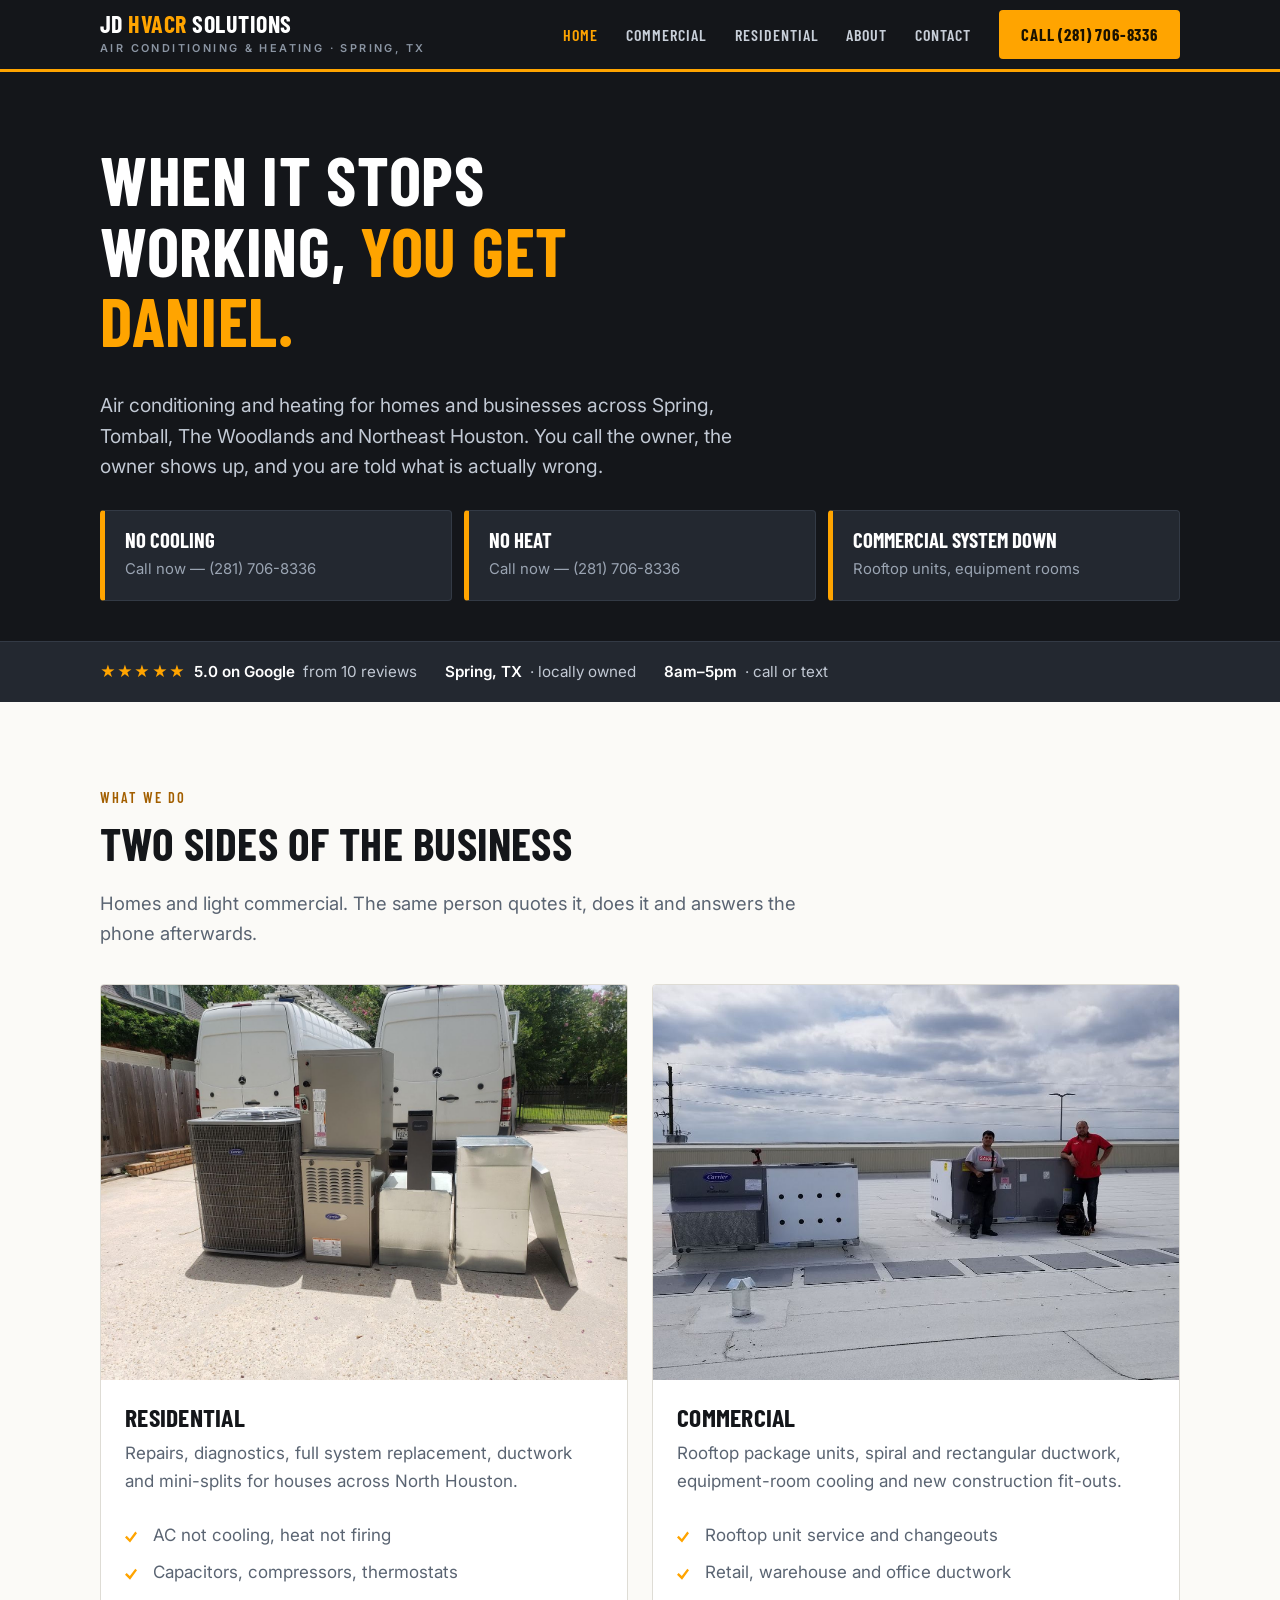
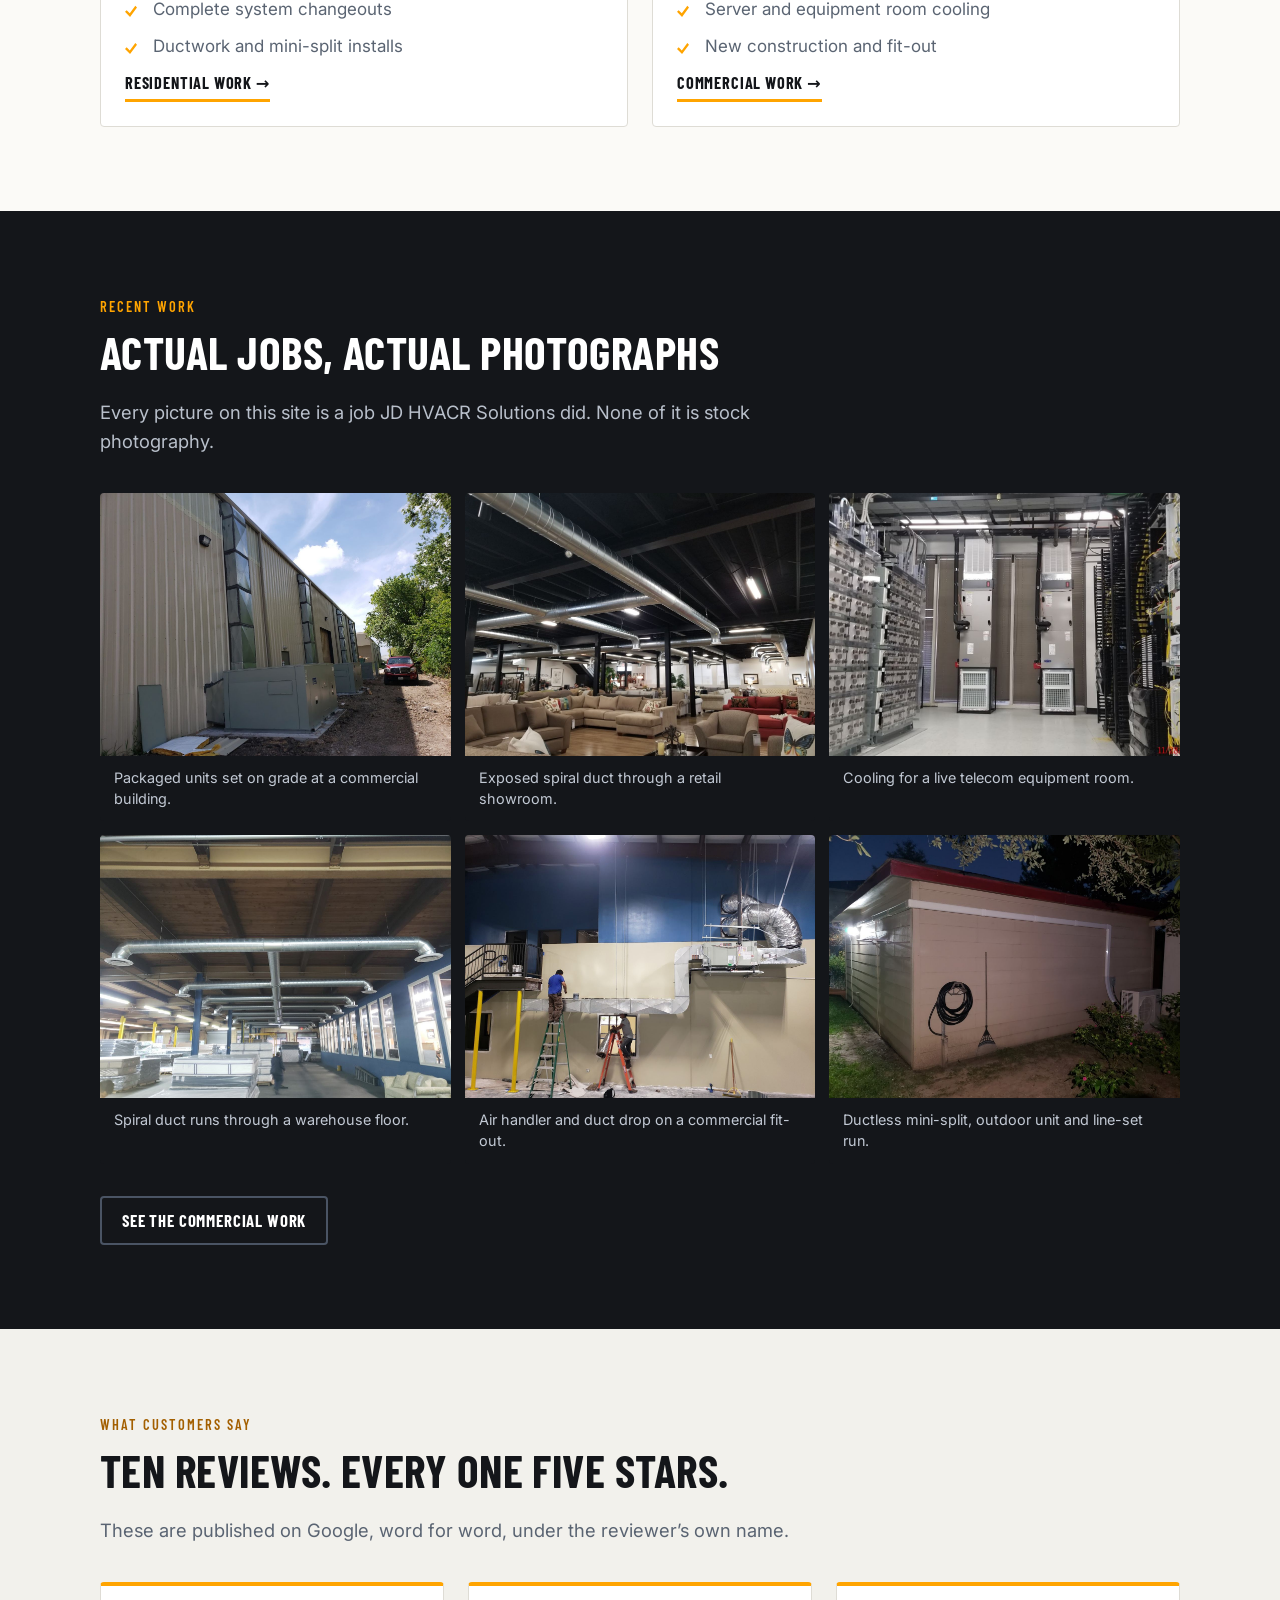
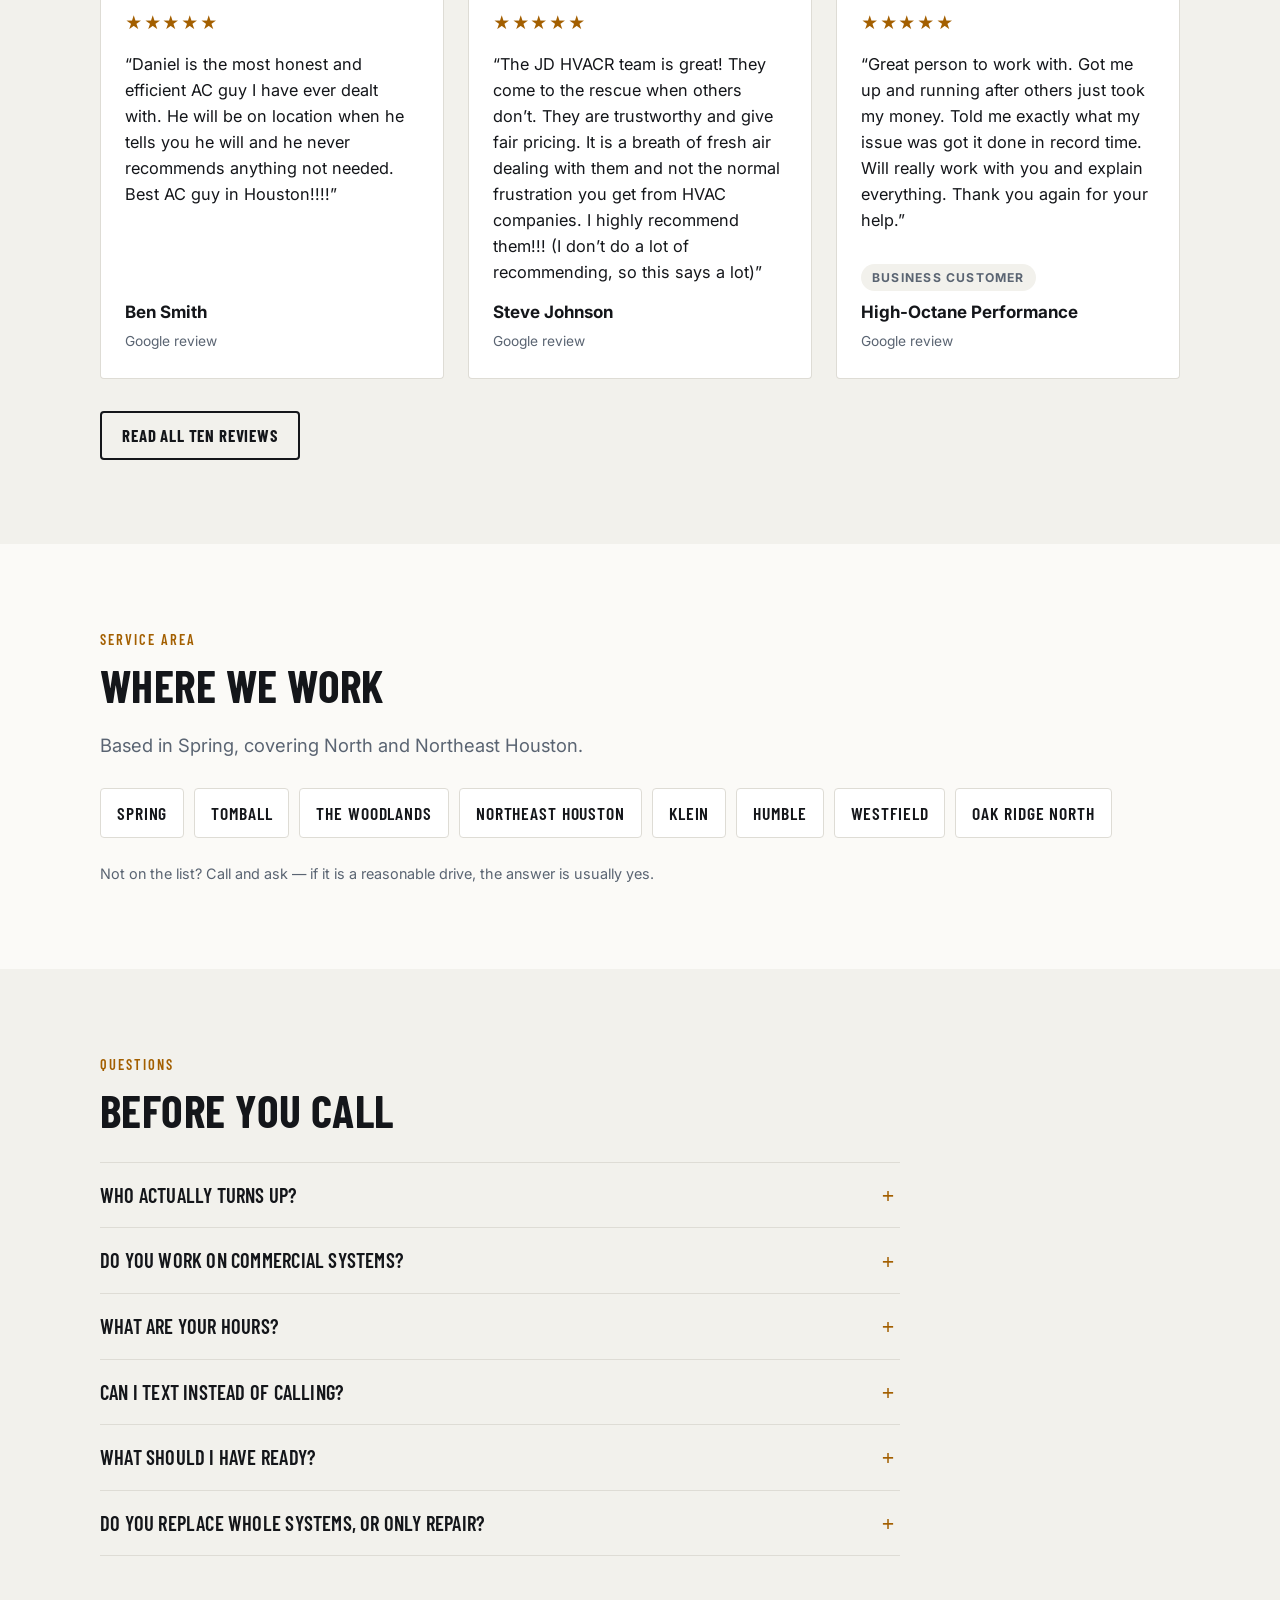
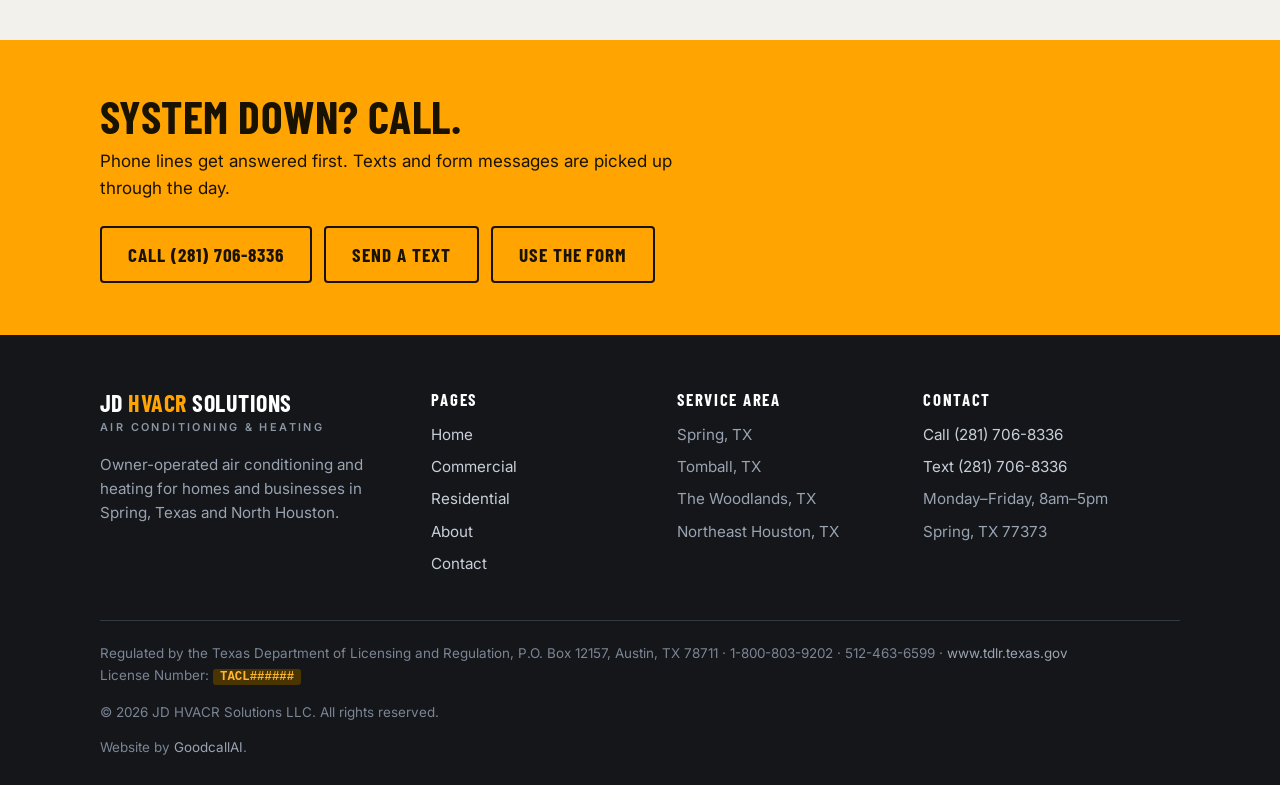
==== index.html @ c4c6748e "Add JD HVACR Solutions site: design system, home, commercial, residential Static HTML and CSS. No fr" ====
<!DOCTYPE html>
<html lang="en-US">
<head>
<meta charset="utf-8">
<meta name="viewport" content="width=device-width, initial-scale=1">
<title>JD HVACR Solutions | AC &amp; Heating Repair in Spring, TX</title>
<meta name="description" content="Air conditioning and heating repair, replacement and installation in Spring, Tomball, The Woodlands and Northeast Houston. Residential and commercial. Call or text (281) 706-8336.">
<link rel="canonical" href="https://www.jdhvacrsolutions.com/">
<link rel="preconnect" href="https://fonts.googleapis.com">
<link rel="preconnect" href="https://fonts.gstatic.com" crossorigin>
<link href="https://fonts.googleapis.com/css2?family=Barlow+Condensed:wght@600;700&family=Inter:wght@400;600;700&display=swap" rel="stylesheet">
<link rel="stylesheet" href="assets/css/site.css">
<link rel="icon" href="assets/img/favicon.svg" type="image/svg+xml">
<script type="application/ld+json">
{
  "@context": "https://schema.org",
  "@type": "HVACBusiness",
  "name": "JD HVACR Solutions",
  "legalName": "JD HVACR Solutions LLC",
  "url": "https://www.jdhvacrsolutions.com/",
  "telephone": "+1-281-706-8336",
  "image": "https://www.jdhvacrsolutions.com/assets/img/commercial-rooftop-units.jpg",
  "address": {
    "@type": "PostalAddress",
    "addressLocality": "Spring",
    "addressRegion": "TX",
    "postalCode": "77373",
    "addressCountry": "US"
  },
  "geo": { "@type": "GeoCoordinates", "latitude": 30.0487239, "longitude": -95.3451249 },
  "openingHoursSpecification": [{
    "@type": "OpeningHoursSpecification",
    "dayOfWeek": ["Monday","Tuesday","Wednesday","Thursday","Friday"],
    "opens": "08:00", "closes": "17:00"
  }],
  "areaServed": [
    { "@type": "City", "name": "Spring, TX" },
    { "@type": "City", "name": "Tomball, TX" },
    { "@type": "City", "name": "The Woodlands, TX" },
    { "@type": "City", "name": "Northeast Houston, TX" }
  ],
  "aggregateRating": {
    "@type": "AggregateRating",
    "ratingValue": "5.0",
    "reviewCount": "10",
    "bestRating": "5"
  }
}
</script>
</head>
<body>
<a class="skip" href="#main">Skip to content</a>

<header class="topbar">
  <div class="wrap topbar__inner">
    <a class="brand" href="index.html">
      <div class="brand__name">JD <span>HVACR</span> Solutions</div>
      <div class="brand__sub">Air Conditioning &amp; Heating &middot; Spring, TX</div>
    </a>
    <nav class="nav" aria-label="Main">
      <a href="index.html" aria-current="page">Home</a>
      <a href="commercial.html">Commercial</a>
      <a href="residential.html">Residential</a>
      <a href="about.html">About</a>
      <a href="contact.html">Contact</a>
    </nav>
    <div class="topbar__cta">
      <a class="btn btn--amber" href="tel:+12817068336">Call (281) 706-8336</a>
    </div>
  </div>
</header>

<main id="main">

  <section class="hero">
    <div class="wrap">
      <h1>When it stops working, <em>you get Daniel.</em></h1>
      <p class="hero__lede">Air conditioning and heating for homes and businesses across Spring, Tomball, The Woodlands and Northeast Houston. You call the owner, the owner shows up, and you are told what is actually wrong.</p>

      <div class="triage">
        <a href="tel:+12817068336">
          <strong>No cooling</strong>
          <span>Call now &mdash; (281) 706-8336</span>
        </a>
        <a href="tel:+12817068336">
          <strong>No heat</strong>
          <span>Call now &mdash; (281) 706-8336</span>
        </a>
        <a href="commercial.html">
          <strong>Commercial system down</strong>
          <span>Rooftop units, equipment rooms</span>
        </a>
      </div>
    </div>

    <div class="hero__strip">
      <div class="wrap">
        <ul class="facts">
          <li><span class="stars" aria-hidden="true">&#9733;&#9733;&#9733;&#9733;&#9733;</span> <strong>5.0 on Google</strong> from 10 reviews</li>
          <li><strong>Spring, TX</strong> &middot; locally owned</li>
          <li><strong>8am&ndash;5pm</strong> &middot; call or text</li>
        </ul>
      </div>
    </div>
  </section>

  <section class="section">
    <div class="wrap">
      <p class="eyebrow">What we do</p>
      <h2>Two sides of the business</h2>
      <p class="lede">Homes and light commercial. The same person quotes it, does it and answers the phone afterwards.</p>

      <div class="grid grid--2" style="margin-top:36px">
        <article class="card">
          <img src="assets/img/residential-system-changeout.jpg" alt="A complete Carrier air conditioning and heating system laid out on a driveway before installation" width="1400" height="1050" loading="lazy">
          <div class="card__body">
            <h3>Residential</h3>
            <p>Repairs, diagnostics, full system replacement, ductwork and mini-splits for houses across North Houston.</p>
            <ul class="ticks">
              <li>AC not cooling, heat not firing</li>
              <li>Capacitors, compressors, thermostats</li>
              <li>Complete system changeouts</li>
              <li>Ductwork and mini-split installs</li>
            </ul>
            <a class="card__link" href="residential.html">Residential work &rarr;</a>
          </div>
        </article>

        <article class="card">
          <img src="assets/img/commercial-rooftop-units.jpg" alt="Two technicians beside Carrier rooftop package units on a flat commercial roof" width="1400" height="788" loading="lazy">
          <div class="card__body">
            <h3>Commercial</h3>
            <p>Rooftop package units, spiral and rectangular ductwork, equipment-room cooling and new construction fit-outs.</p>
            <ul class="ticks">
              <li>Rooftop unit service and changeouts</li>
              <li>Retail, warehouse and office ductwork</li>
              <li>Server and equipment room cooling</li>
              <li>New construction and fit-out</li>
            </ul>
            <a class="card__link" href="commercial.html">Commercial work &rarr;</a>
          </div>
        </article>
      </div>
    </div>
  </section>

  <section class="section section--dark">
    <div class="wrap">
      <p class="eyebrow">Recent work</p>
      <h2>Actual jobs, actual photographs</h2>
      <p class="lede">Every picture on this site is a job JD HVACR Solutions did. None of it is stock photography.</p>

      <div class="gallery" style="margin-top:36px">
        <figure class="shot">
          <img src="assets/img/commercial-package-units.jpg" alt="A row of packaged rooftop-style air conditioning units installed at ground level alongside a metal commercial building" width="1400" height="1050" loading="lazy">
          <figcaption>Packaged units set on grade at a commercial building.</figcaption>
        </figure>
        <figure class="shot">
          <img src="assets/img/commercial-spiral-duct-showroom.jpg" alt="Exposed spiral ductwork running across the ceiling of a furniture showroom" width="1400" height="1050" loading="lazy">
          <figcaption>Exposed spiral duct through a retail showroom.</figcaption>
        </figure>
        <figure class="shot">
          <img src="assets/img/commercial-equipment-room.jpg" alt="Two air handlers installed in a telecom equipment room between battery racks and fiber patch panels" width="1400" height="788" loading="lazy">
          <figcaption>Cooling for a live telecom equipment room.</figcaption>
        </figure>
        <figure class="shot">
          <img src="assets/img/commercial-warehouse-ductwork.jpg" alt="Long runs of spiral ductwork installed beneath the timber ceiling of a warehouse" width="1400" height="1050" loading="lazy">
          <figcaption>Spiral duct runs through a warehouse floor.</figcaption>
        </figure>
        <figure class="shot">
          <img src="assets/img/commercial-fitout-ductwork.jpg" alt="Technicians on ladders installing a ceiling-hung air handler and rectangular duct in a commercial fit-out" width="1400" height="1050" loading="lazy">
          <figcaption>Air handler and duct drop on a commercial fit-out.</figcaption>
        </figure>
        <figure class="shot">
          <img src="assets/img/residential-mini-split.jpg" alt="Ductless mini-split outdoor unit mounted beside a garage with a white line-set cover" width="1400" height="1050" loading="lazy">
          <figcaption>Ductless mini-split, outdoor unit and line-set run.</figcaption>
        </figure>
      </div>

      <p style="margin-top:32px">
        <a class="btn btn--ghost" href="commercial.html">See the commercial work</a>
      </p>
    </div>
  </section>

  <section class="section section--alt">
    <div class="wrap">
      <p class="eyebrow">What customers say</p>
      <h2>Ten reviews. Every one five stars.</h2>
      <p class="lede">These are published on Google, word for word, under the reviewer&rsquo;s own name.</p>

      <div class="reviews" style="margin-top:36px">
        <article class="review">
          <div class="review__stars" aria-label="5 out of 5 stars">&#9733;&#9733;&#9733;&#9733;&#9733;</div>
          <blockquote>&ldquo;Daniel is the most honest and efficient AC guy I have ever dealt with. He will be on location when he tells you he will and he never recommends anything not needed. Best AC guy in Houston!!!!&rdquo;</blockquote>
          <div class="review__who">
            <span class="review__name">Ben Smith</span>
            <span class="review__meta">Google review</span>
          </div>
        </article>

        <article class="review">
          <div class="review__stars" aria-label="5 out of 5 stars">&#9733;&#9733;&#9733;&#9733;&#9733;</div>
          <blockquote>&ldquo;The JD HVACR team is great! They come to the rescue when others don&rsquo;t. They are trustworthy and give fair pricing. It is a breath of fresh air dealing with them and not the normal frustration you get from HVAC companies. I highly recommend them!!! (I don&rsquo;t do a lot of recommending, so this says a lot)&rdquo;</blockquote>
          <div class="review__who">
            <span class="review__name">Steve Johnson</span>
            <span class="review__meta">Google review</span>
          </div>
        </article>

        <article class="review">
          <div class="review__stars" aria-label="5 out of 5 stars">&#9733;&#9733;&#9733;&#9733;&#9733;</div>
          <blockquote>&ldquo;Great person to work with. Got me up and running after others just took my money. Told me exactly what my issue was got it done in record time. Will really work with you and explain everything. Thank you again for your help.&rdquo;</blockquote>
          <div class="review__who">
            <span class="review__job">Business customer</span>
            <span class="review__name" style="margin-top:8px">High-Octane Performance</span>
            <span class="review__meta">Google review</span>
          </div>
        </article>
      </div>

      <p style="margin-top:32px">
        <a class="btn btn--outline" href="about.html">Read all ten reviews</a>
      </p>
    </div>
  </section>

  <section class="section">
    <div class="wrap">
      <p class="eyebrow">Service area</p>
      <h2>Where we work</h2>
      <p class="lede">Based in Spring, covering North and Northeast Houston.</p>
      <ul class="areas" style="margin-top:28px">
        <li>Spring</li>
        <li>Tomball</li>
        <li>The Woodlands</li>
        <li>Northeast Houston</li>
        <li>Klein</li>
        <li>Humble</li>
        <li>Westfield</li>
        <li>Oak Ridge North</li>
      </ul>
      <p class="source-note">Not on the list? Call and ask &mdash; if it is a reasonable drive, the answer is usually yes.</p>
    </div>
  </section>

  <section class="section section--alt">
    <div class="wrap">
      <p class="eyebrow">Questions</p>
      <h2>Before you call</h2>
      <div class="faq" style="margin-top:28px">
        <details>
          <summary>Who actually turns up?</summary>
          <div class="answer"><p>Daniel. JD HVACR Solutions is owner-operated, so the person who quotes the job is the person who does it. There is no call center and no dispatcher between you and the work.</p></div>
        </details>
        <details>
          <summary>Do you work on commercial systems?</summary>
          <div class="answer"><p>Yes. Rooftop package units, spiral and rectangular ductwork, new construction fit-outs and equipment-room cooling, alongside the residential side. <a href="commercial.html">See the commercial work</a>.</p></div>
        </details>
        <details>
          <summary>What are your hours?</summary>
          <div class="answer"><p>8am to 5pm. Outside those hours, extreme temperatures come first &mdash; no heat in winter, no cooling in summer. Call and say what the situation is.</p></div>
        </details>
        <details>
          <summary>Can I text instead of calling?</summary>
          <div class="answer"><p>Yes. <a href="sms:+12817068336">Text (281) 706-8336</a> with your address and what the system is doing. If it is an emergency, phone &mdash; it gets seen faster.</p></div>
        </details>
        <details>
          <summary>What should I have ready?</summary>
          <div class="answer"><p>Your address, what the system is doing or not doing, and roughly how old it is. If you know the brand, say so. That is usually enough to know what to bring.</p></div>
        </details>
        <details>
          <summary>Do you replace whole systems, or only repair?</summary>
          <div class="answer"><p>Both. Repairs, part replacements and complete changeouts &mdash; condenser, air handler, furnace, plenums and thermostat. If a repair will get you through, that is what gets recommended.</p></div>
        </details>
      </div>
    </div>
  </section>

  <section class="band">
    <div class="wrap">
      <h2>System down? Call.</h2>
      <p>Phone lines get answered first. Texts and form messages are picked up through the day.</p>
      <div class="band__actions">
        <a class="btn btn--lg btn--outline" href="tel:+12817068336">Call (281) 706-8336</a>
        <a class="btn btn--lg btn--outline" href="sms:+12817068336">Send a text</a>
        <a class="btn btn--lg btn--outline" href="contact.html">Use the form</a>
      </div>
    </div>
  </section>

</main>

<!--#footer-->
<footer class="footer">
  <div class="wrap">
    <div class="footer__grid">
      <div>
        <div class="brand__name">JD <span>HVACR</span> Solutions</div>
        <div class="brand__sub" style="margin-bottom:16px">Air Conditioning &amp; Heating</div>
        <p>Owner-operated air conditioning and heating for homes and businesses in Spring, Texas and North Houston.</p>
      </div>
      <div>
        <h4>Pages</h4>
        <ul>
          <li><a href="index.html">Home</a></li>
          <li><a href="commercial.html">Commercial</a></li>
          <li><a href="residential.html">Residential</a></li>
          <li><a href="about.html">About</a></li>
          <li><a href="contact.html">Contact</a></li>
        </ul>
      </div>
      <div>
        <h4>Service area</h4>
        <ul>
          <li>Spring, TX</li>
          <li>Tomball, TX</li>
          <li>The Woodlands, TX</li>
          <li>Northeast Houston, TX</li>
        </ul>
      </div>
      <div>
        <h4>Contact</h4>
        <ul>
          <li><a href="tel:+12817068336">Call (281) 706-8336</a></li>
          <li><a href="sms:+12817068336">Text (281) 706-8336</a></li>
          <li>Monday&ndash;Friday, 8am&ndash;5pm</li>
          <li>Spring, TX 77373</li>
        </ul>
      </div>
    </div>

    <div class="footer__legal">
      <p class="tdlr">
        Regulated by the Texas Department of Licensing and Regulation,
        P.O. Box 12157, Austin, TX 78711 &middot; 1-800-803-9202 &middot; 512-463-6599 &middot;
        <a href="https://www.tdlr.texas.gov" rel="noopener">www.tdlr.texas.gov</a><br>
        License Number: <span class="placeholder">TACL######</span>
      </p>
      <p>&copy; 2026 JD HVACR Solutions LLC. All rights reserved.</p>
      <p class="credit">Website by <a href="https://goodcallai.org" rel="noopener">GoodcallAI</a>.</p>
    </div>
  </div>
</footer>

<div class="callbar">
  <a class="is-call" href="tel:+12817068336">Call now</a>
  <a class="is-text" href="sms:+12817068336">Text us</a>
</div>

</body>
</html>
---- assets/css/site.css ----
/* ==========================================================================
   JD HVACR Solutions
   Static site. No framework, no build step, no JavaScript.
   Palette: deep charcoal + safety amber.
   ========================================================================== */

:root {
  --ink:        #14161a;
  --ink-soft:   #232830;
  --ink-line:   #333a45;
  --steel:      #5a6472;
  --line:       #dedcd5;
  --paper:      #fbfaf7;
  --paper-2:    #f2f1ec;
  --white:      #ffffff;

  --amber:      #ffa400;
  --amber-hi:   #ffb733;
  --amber-deep: #a35f00;   /* amber that passes contrast on light backgrounds */
  --amber-ink:  #1a1200;   /* text on amber */

  --wrap: 1120px;
  --gap: 24px;
  --radius: 4px;

  --font-display: "Barlow Condensed", "Arial Narrow", system-ui, sans-serif;
  --font-body: "Inter", system-ui, -apple-system, "Segoe UI", Roboto, sans-serif;

  --shadow: 0 1px 2px rgba(20, 22, 26, .06), 0 8px 24px rgba(20, 22, 26, .07);
}

/* ---------- reset ---------- */
*, *::before, *::after { box-sizing: border-box; }
html { -webkit-text-size-adjust: 100%; scroll-behavior: smooth; }
body {
  margin: 0;
  background: var(--paper);
  color: var(--ink);
  font-family: var(--font-body);
  font-size: 17px;
  line-height: 1.6;
  -webkit-font-smoothing: antialiased;
}
img { max-width: 100%; height: auto; display: block; }
a { color: var(--amber-deep); }
h1, h2, h3, h4 {
  font-family: var(--font-display);
  font-weight: 700;
  line-height: 1.04;
  letter-spacing: .01em;
  margin: 0 0 .5em;
  text-transform: uppercase;
}
h1 { font-size: clamp(2.5rem, 7vw, 4.25rem); }
h2 { font-size: clamp(1.9rem, 4.4vw, 2.85rem); }
h3 { font-size: clamp(1.25rem, 2.4vw, 1.6rem); }
p { margin: 0 0 1em; }
p:last-child { margin-bottom: 0; }

/* ---------- layout ---------- */
.wrap { width: 100%; max-width: var(--wrap); margin-inline: auto; padding-inline: 20px; }
.section { padding: 64px 0; }
.section--tight { padding: 44px 0; }
.section--dark { background: var(--ink); color: var(--paper); }
.section--dark h2, .section--dark h3 { color: var(--white); }
.section--alt { background: var(--paper-2); }
.lede { font-size: 1.15rem; color: var(--steel); max-width: 62ch; }
.section--dark .lede { color: #b9c0cb; }

.eyebrow {
  font-family: var(--font-display);
  text-transform: uppercase;
  letter-spacing: .14em;
  font-size: .9rem;
  font-weight: 600;
  color: var(--amber-deep);
  margin: 0 0 10px;
}
.section--dark .eyebrow { color: var(--amber); }

/* ---------- skip link ---------- */
.skip {
  position: absolute; left: -9999px; top: 0; z-index: 200;
  background: var(--amber); color: var(--amber-ink);
  padding: 12px 18px; font-weight: 700;
}
.skip:focus { left: 0; }

/* ---------- header ---------- */
.topbar {
  position: sticky; top: 0; z-index: 100;
  background: var(--ink);
  border-bottom: 3px solid var(--amber);
}
.topbar__inner {
  display: flex; align-items: center; gap: 16px;
  min-height: 68px; flex-wrap: wrap; padding-block: 10px;
}
.brand { display: block; text-decoration: none; margin-right: auto; }
.brand__name {
  font-family: var(--font-display);
  font-weight: 700; font-size: 1.5rem; line-height: 1;
  letter-spacing: .02em; color: var(--white); text-transform: uppercase;
}
.brand__name span { color: var(--amber); }
.brand__sub {
  font-size: .68rem; letter-spacing: .22em; text-transform: uppercase;
  color: #8b95a3; margin-top: 4px; font-weight: 600;
}

.nav { display: flex; gap: 4px; flex-wrap: wrap; order: 3; width: 100%; }
.nav a {
  font-family: var(--font-display);
  text-transform: uppercase; letter-spacing: .06em;
  font-size: 1rem; font-weight: 600;
  color: #c8cfd9; text-decoration: none;
  padding: 8px 12px; border-radius: var(--radius);
}
.nav a:hover { color: var(--white); background: var(--ink-soft); }
.nav a[aria-current="page"] { color: var(--amber); }

.topbar__cta { display: flex; gap: 8px; align-items: center; }

/* ---------- buttons ---------- */
.btn {
  display: inline-flex; align-items: center; justify-content: center; gap: 8px;
  font-family: var(--font-display);
  text-transform: uppercase; letter-spacing: .05em;
  font-size: 1.05rem; font-weight: 700; line-height: 1;
  padding: 14px 20px; border-radius: var(--radius);
  text-decoration: none; border: 2px solid transparent; cursor: pointer;
  white-space: nowrap;
}
.btn--amber { background: var(--amber); color: var(--amber-ink); }
.btn--amber:hover { background: var(--amber-hi); }
.btn--ghost { border-color: #4a5464; color: var(--white); background: transparent; }
.btn--ghost:hover { border-color: var(--amber); color: var(--amber); }
.btn--outline { border-color: var(--ink); color: var(--ink); background: transparent; }
.btn--outline:hover { background: var(--ink); color: var(--white); }
.btn--lg { font-size: 1.2rem; padding: 17px 26px; }
.btn--block { width: 100%; }

/* ---------- hero ---------- */
.hero { background: var(--ink); color: var(--paper); padding: 56px 0 0; }
.hero h1 { color: var(--white); max-width: 16ch; }
.hero h1 em { font-style: normal; color: var(--amber); }
.hero__lede { font-size: 1.2rem; color: #c2c9d4; max-width: 54ch; margin-bottom: 28px; }

.triage { display: grid; gap: 12px; grid-template-columns: 1fr; margin: 0 0 32px; }
.triage a {
  display: flex; align-items: center; gap: 14px;
  background: var(--ink-soft); border: 1px solid var(--ink-line);
  border-left: 5px solid var(--amber);
  padding: 18px 20px; border-radius: var(--radius);
  text-decoration: none; color: var(--white);
}
.triage a:hover { background: #2c323c; border-left-color: var(--amber-hi); }
.triage strong {
  font-family: var(--font-display); text-transform: uppercase;
  font-size: 1.3rem; font-weight: 700; line-height: 1.1; display: block;
}
.triage span { font-size: .93rem; color: #9aa4b2; display: block; margin-top: 2px; }

.hero__strip {
  background: var(--ink-soft); border-top: 1px solid var(--ink-line);
  margin-top: 40px; padding: 18px 0;
}
.facts { display: flex; flex-wrap: wrap; gap: 10px 28px; align-items: center; }
.facts li { list-style: none; font-size: .95rem; color: #c2c9d4; display: flex; align-items: center; gap: 8px; }
.facts strong { color: var(--white); font-weight: 600; }
.facts .stars { color: var(--amber); letter-spacing: .08em; }
.facts ul, ul.facts { margin: 0; padding: 0; }

/* ---------- cards ---------- */
.grid { display: grid; gap: var(--gap); }
.grid--2 { grid-template-columns: 1fr; }
.grid--3 { grid-template-columns: 1fr; }

.card {
  background: var(--white); border: 1px solid var(--line);
  border-radius: var(--radius); overflow: hidden;
  display: flex; flex-direction: column;
}
.card img { width: 100%; aspect-ratio: 4 / 3; object-fit: cover; }
.card__body { padding: 24px; display: flex; flex-direction: column; gap: 10px; flex: 1; }
.card__body h3 { margin: 0; }
.card__body p { color: var(--steel); }
.card__link {
  margin-top: auto; font-family: var(--font-display); font-weight: 700;
  text-transform: uppercase; letter-spacing: .05em; font-size: 1.02rem;
  color: var(--ink); text-decoration: none; border-bottom: 3px solid var(--amber);
  align-self: flex-start; padding-bottom: 2px;
}
.card__link:hover { color: var(--amber-deep); }

/* plain list of what he does */
.ticks { list-style: none; margin: 0; padding: 0; display: grid; gap: 10px; }
.ticks li { position: relative; padding-left: 28px; color: var(--steel); }
.ticks li::before {
  content: ""; position: absolute; left: 0; top: .52em;
  width: 12px; height: 12px; background: var(--amber);
  clip-path: polygon(14% 44%, 0 58%, 42% 100%, 100% 22%, 86% 8%, 40% 70%);
}
.section--dark .ticks li { color: #c2c9d4; }

/* ---------- gallery ---------- */
.gallery { display: grid; gap: 14px; grid-template-columns: 1fr; }
.shot { margin: 0; background: var(--ink); border-radius: var(--radius); overflow: hidden; }
.shot img { width: 100%; aspect-ratio: 4 / 3; object-fit: cover; }
.shot figcaption {
  padding: 12px 14px; font-size: .9rem; color: #c2c9d4; line-height: 1.45;
}

/* ---------- reviews ---------- */
.reviews { display: grid; gap: var(--gap); grid-template-columns: 1fr; }
.review {
  background: var(--white); border: 1px solid var(--line);
  border-top: 4px solid var(--amber);
  border-radius: var(--radius); padding: 24px;
  display: flex; flex-direction: column; gap: 14px;
}
.review blockquote { margin: 0; font-size: 1.02rem; }
.review__who { margin-top: auto; }
.review__name { font-weight: 700; display: block; }
.review__meta { font-size: .86rem; color: var(--steel); }
.review__stars { color: var(--amber-deep); letter-spacing: .1em; font-size: 1.05rem; }
.review__job {
  display: inline-block; font-size: .76rem; text-transform: uppercase;
  letter-spacing: .1em; font-weight: 700; color: var(--steel);
  background: var(--paper-2); border-radius: 100px; padding: 4px 11px;
}

.source-note { font-size: .9rem; color: var(--steel); margin-top: 24px; }

/* ---------- service areas ---------- */
.areas { display: flex; flex-wrap: wrap; gap: 10px; margin: 0; padding: 0; list-style: none; }
.areas li {
  font-family: var(--font-display); text-transform: uppercase;
  letter-spacing: .05em; font-size: 1.1rem; font-weight: 600;
  background: var(--white); border: 1px solid var(--line);
  border-radius: var(--radius); padding: 10px 16px;
}
.section--dark .areas li { background: var(--ink-soft); border-color: var(--ink-line); color: var(--white); }

/* ---------- FAQ (native details, no JS) ---------- */
.faq { display: grid; gap: 0; border-top: 1px solid var(--line); max-width: 800px; }
.faq details { border-bottom: 1px solid var(--line); }
.faq summary {
  cursor: pointer; list-style: none; padding: 20px 40px 20px 0; position: relative;
  font-family: var(--font-display); font-size: 1.28rem; font-weight: 600;
  text-transform: uppercase; letter-spacing: .01em; line-height: 1.2;
}
.faq summary::-webkit-details-marker { display: none; }
.faq summary::after {
  content: "+"; position: absolute; right: 6px; top: 50%; transform: translateY(-50%);
  font-size: 1.7rem; color: var(--amber-deep); line-height: 1; font-weight: 400;
}
.faq details[open] summary::after { content: "\2013"; }
.faq summary:hover { color: var(--amber-deep); }
.faq .answer { padding: 0 0 22px; color: var(--steel); max-width: 66ch; }

/* ---------- contact / form ---------- */
.contact-grid { display: grid; gap: 36px; grid-template-columns: 1fr; }
.form { display: grid; gap: 16px; }
.field { display: grid; gap: 6px; }
.field label { font-weight: 600; font-size: .95rem; }
.field input, .field textarea, .field select {
  font: inherit; font-size: 1rem; color: var(--ink);
  background: var(--white);
  border: 1px solid #b9b7ae; border-radius: var(--radius);
  padding: 13px 14px; width: 100%;
}
.field textarea { min-height: 120px; resize: vertical; }
.field input:focus, .field textarea:focus, .field select:focus {
  outline: 3px solid var(--amber); outline-offset: 1px; border-color: var(--ink);
}
.form__note { font-size: .88rem; color: var(--steel); }
.hp { position: absolute; left: -9999px; opacity: 0; height: 0; overflow: hidden; }

.contact-card {
  background: var(--ink); color: var(--paper);
  border-radius: var(--radius); padding: 28px;
}
.contact-card h3 { color: var(--white); }
.contact-card dl { margin: 0; display: grid; gap: 16px; }
.contact-card dt {
  font-family: var(--font-display); text-transform: uppercase;
  letter-spacing: .12em; font-size: .78rem; color: var(--amber); font-weight: 600;
}
.contact-card dd { margin: 3px 0 0; font-size: 1.05rem; }
.contact-card a { color: var(--white); }
.phone-xl {
  font-family: var(--font-display); font-size: 2.1rem; font-weight: 700;
  color: var(--white); text-decoration: none; display: block; line-height: 1.1;
}
.phone-xl:hover { color: var(--amber); }

/* ---------- CTA band ---------- */
.band { background: var(--amber); color: var(--amber-ink); padding: 52px 0; }
.band h2 { color: var(--amber-ink); margin-bottom: 8px; }
.band p { max-width: 56ch; margin-bottom: 24px; }
.band .btn--outline { border-color: var(--amber-ink); color: var(--amber-ink); }
.band .btn--outline:hover { background: var(--amber-ink); color: var(--amber); }
.band__actions { display: flex; flex-wrap: wrap; gap: 12px; }

/* ---------- footer ---------- */
.footer { background: var(--ink); color: #99a3b1; padding: 56px 0 0; font-size: .95rem; }
.footer a { color: #c8cfd9; text-decoration: none; }
.footer a:hover { color: var(--amber); text-decoration: underline; }
.footer h4 {
  color: var(--white); font-size: 1.05rem; letter-spacing: .1em; margin-bottom: 14px;
}
.footer ul { list-style: none; margin: 0; padding: 0; display: grid; gap: 8px; }
.footer__grid { display: grid; gap: 32px; grid-template-columns: 1fr; }
.footer__legal {
  margin-top: 44px; border-top: 1px solid var(--ink-line);
  padding: 22px 0 28px; font-size: .84rem; line-height: 1.6; color: #7b8594;
}
.footer__legal a { color: #9aa4b2; }
.tdlr { margin-bottom: 14px; }
.placeholder {
  background: #4a3400; color: var(--amber-hi);
  padding: 1px 7px; border-radius: 3px; font-weight: 700;
  font-family: ui-monospace, "SFMono-Regular", Menlo, monospace; font-size: .92em;
}
.credit { margin-top: 10px; }

/* ---------- sticky mobile call bar ---------- */
.callbar {
  position: fixed; left: 0; right: 0; bottom: 0; z-index: 110;
  display: grid; grid-template-columns: 1fr 1fr; gap: 1px;
  background: var(--ink-line);
  border-top: 2px solid var(--amber);
}
.callbar a {
  display: flex; align-items: center; justify-content: center; gap: 8px;
  padding: 15px 8px; text-decoration: none;
  font-family: var(--font-display); text-transform: uppercase;
  font-size: 1.12rem; font-weight: 700; letter-spacing: .04em;
}
.callbar .is-call { background: var(--amber); color: var(--amber-ink); }
.callbar .is-text { background: var(--ink); color: var(--white); }
body { padding-bottom: 58px; }

/* ---------- page header (inner pages) ---------- */
.pagehead { background: var(--ink); color: var(--paper); padding: 54px 0 48px; }
.pagehead h1 { color: var(--white); margin-bottom: 14px; }
.pagehead p { color: #c2c9d4; font-size: 1.15rem; max-width: 60ch; }
.crumb { font-size: .86rem; color: #7b8594; margin-bottom: 18px; }
.crumb a { color: #9aa4b2; }

/* ---------- misc ---------- */
.split { display: grid; gap: 32px; grid-template-columns: 1fr; align-items: start; }
.media { border-radius: var(--radius); overflow: hidden; }
.map { border: 0; width: 100%; height: 320px; border-radius: var(--radius); display: block; }
.visually-hidden {
  position: absolute; width: 1px; height: 1px; padding: 0; margin: -1px;
  overflow: hidden; clip: rect(0 0 0 0); white-space: nowrap; border: 0;
}

/* ==========================================================================
   Breakpoints
   ========================================================================== */
@media (min-width: 620px) {
  .triage { grid-template-columns: repeat(3, 1fr); }
  .triage a { flex-direction: column; align-items: flex-start; gap: 4px; }
  .gallery { grid-template-columns: repeat(2, 1fr); }
  .grid--2 { grid-template-columns: repeat(2, 1fr); }
  .reviews { grid-template-columns: repeat(2, 1fr); }
  .footer__grid { grid-template-columns: repeat(2, 1fr); }
}

@media (min-width: 900px) {
  body { padding-bottom: 0; }
  .callbar { display: none; }
  .nav { order: 0; width: auto; }
  .topbar__inner { flex-wrap: nowrap; }
  .grid--3 { grid-template-columns: repeat(3, 1fr); }
  .gallery { grid-template-columns: repeat(3, 1fr); }
  .reviews { grid-template-columns: repeat(3, 1fr); }
  .contact-grid { grid-template-columns: 1.15fr .85fr; }
  .split { grid-template-columns: 1fr 1fr; gap: 48px; }
  .footer__grid { grid-template-columns: 1.4fr 1fr 1fr 1.2fr; }
  .hero { padding-top: 72px; }
  .section { padding: 84px 0; }
}

@media (prefers-reduced-motion: reduce) {
  html { scroll-behavior: auto; }
}

@media print {
  .topbar, .callbar, .band, .footer { display: none; }
  body { padding: 0; background: #fff; }
}

/* text-only service card — used where there is no honest photograph for it */
.card--text { border-top: 4px solid var(--amber); }
.card--text .card__body { padding-top: 28px; }
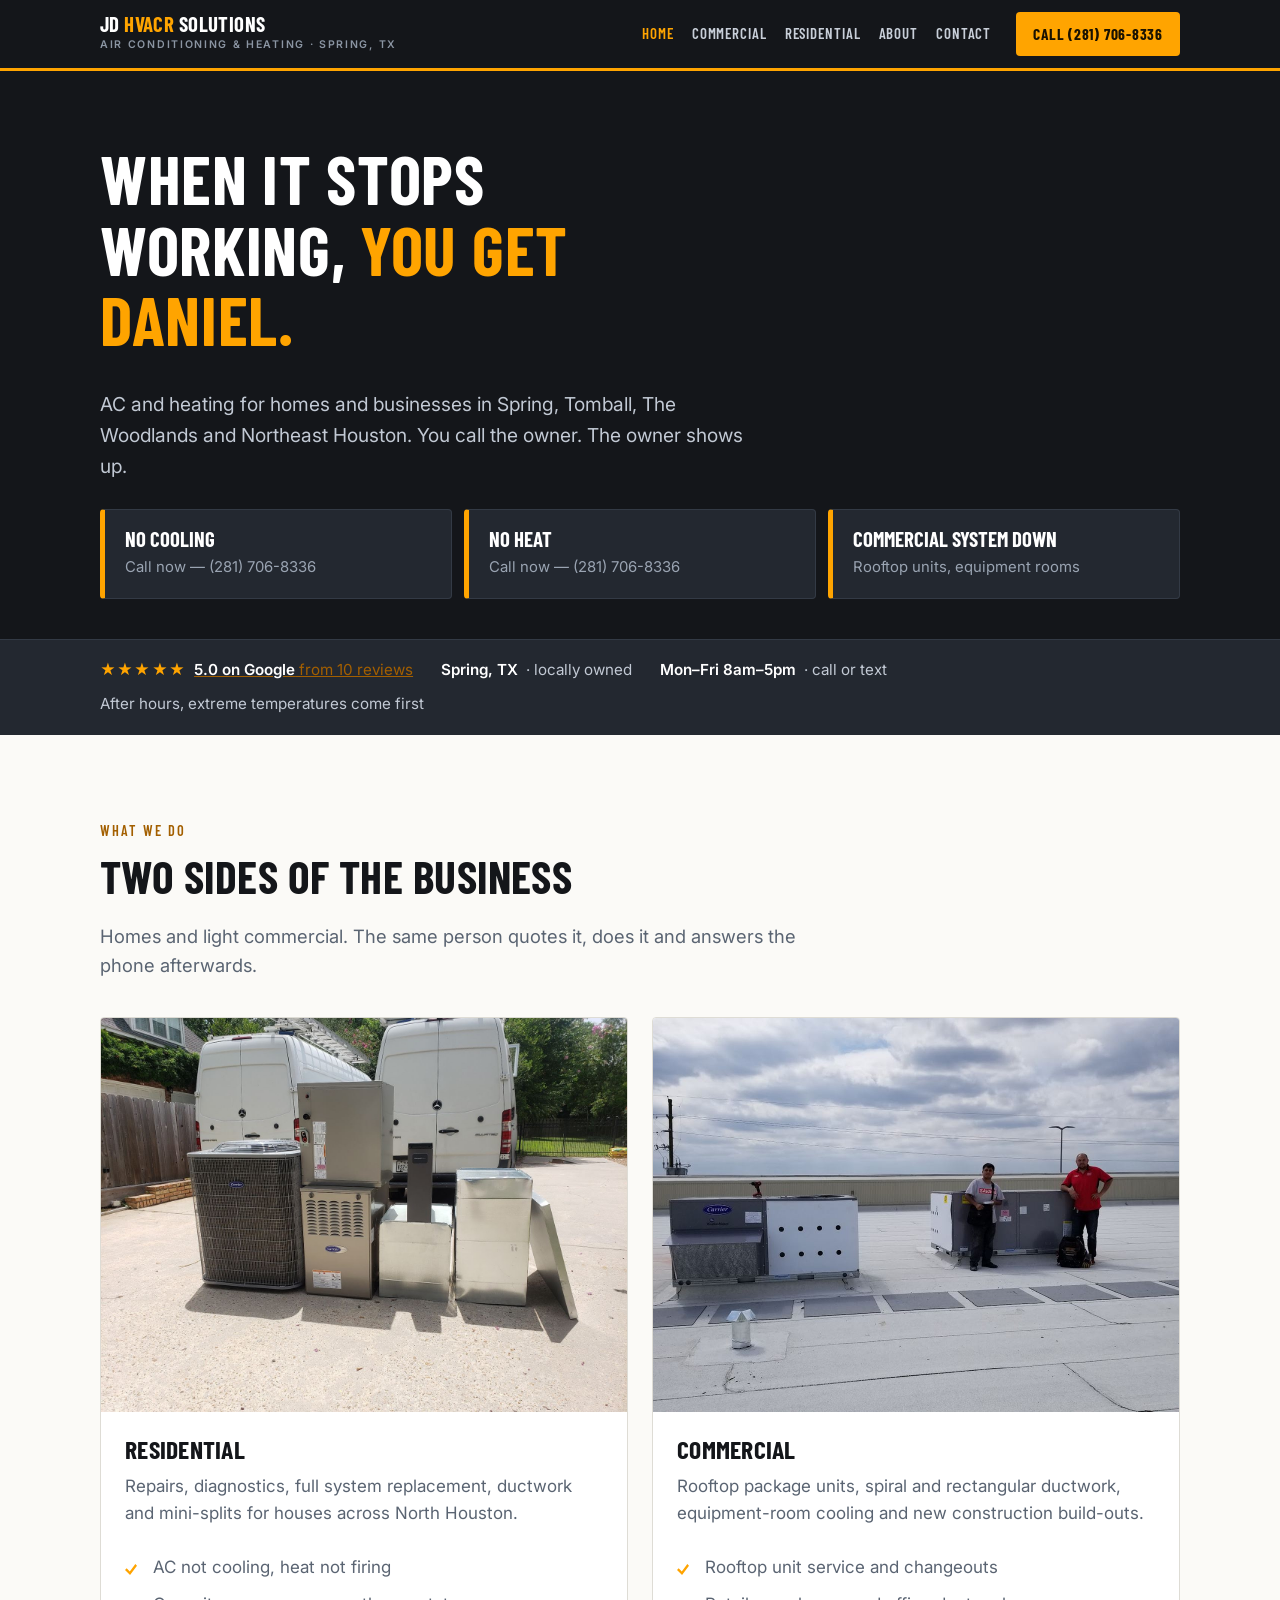
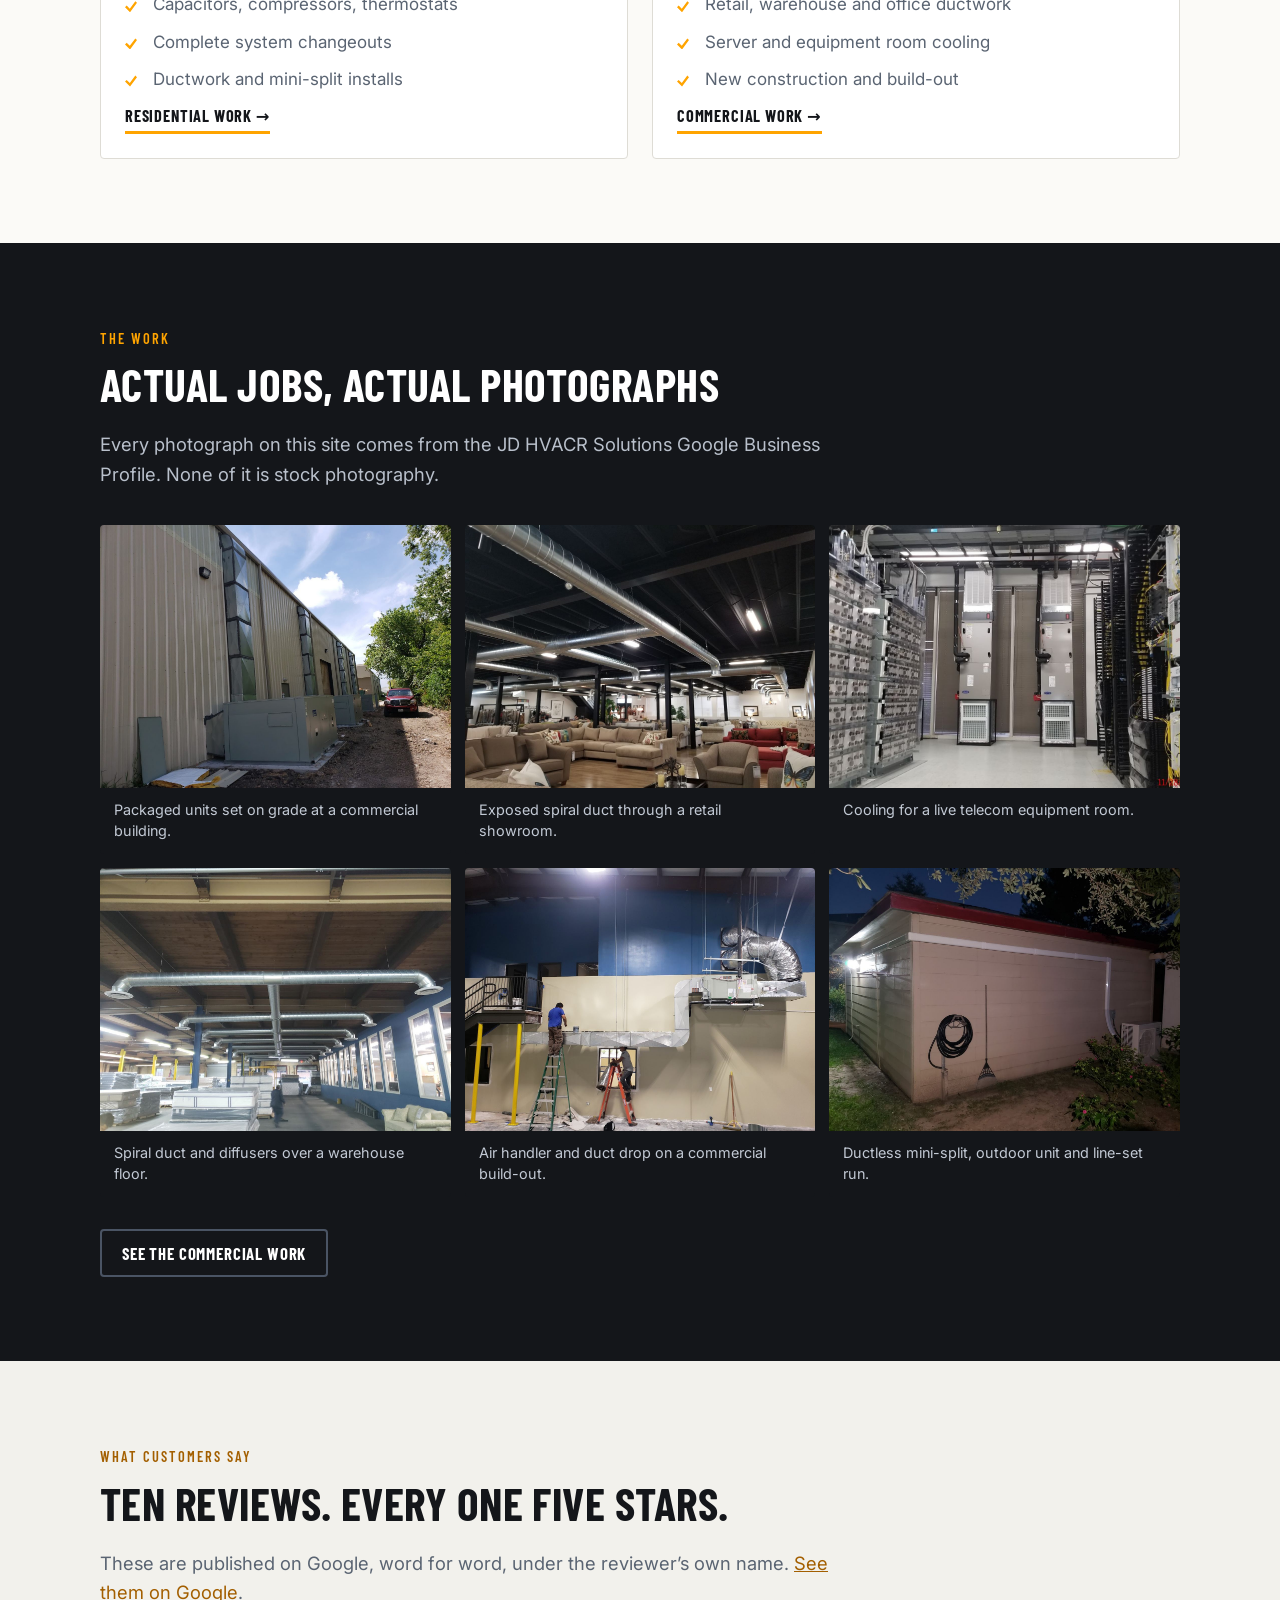
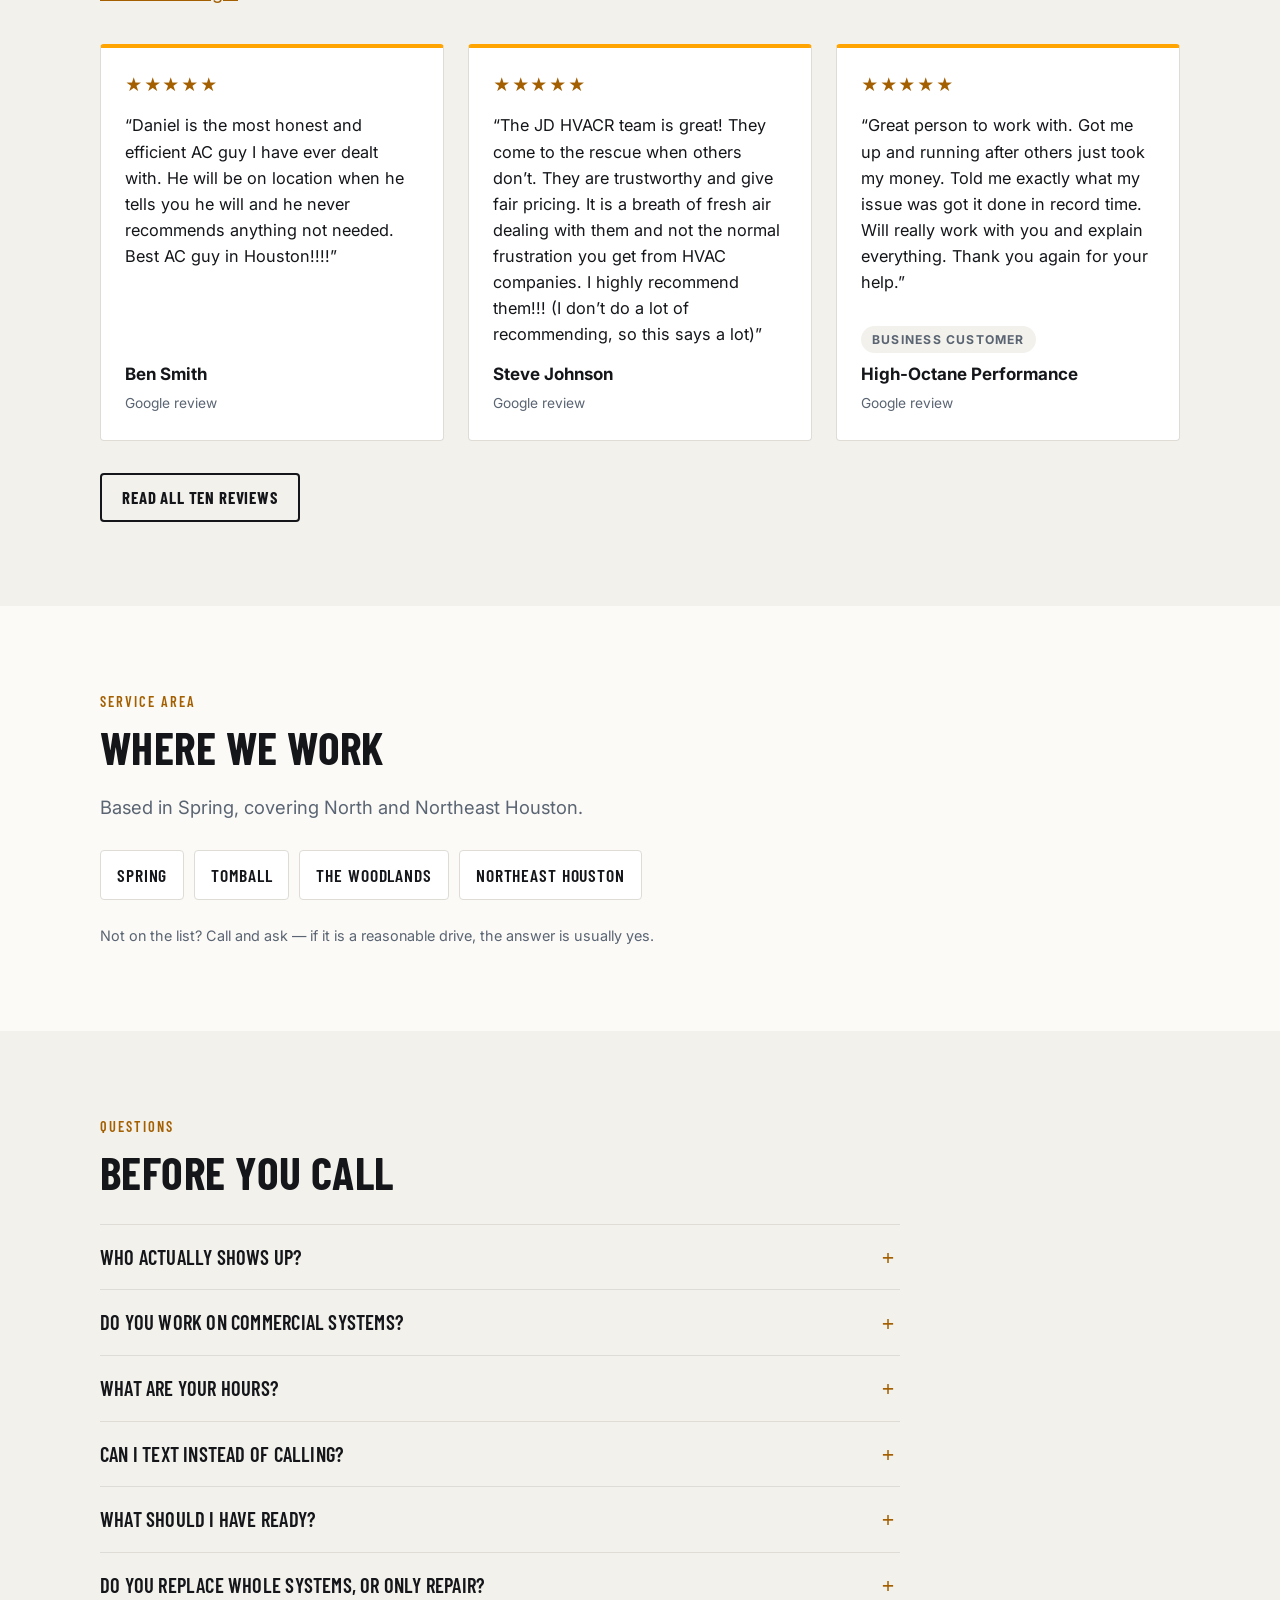
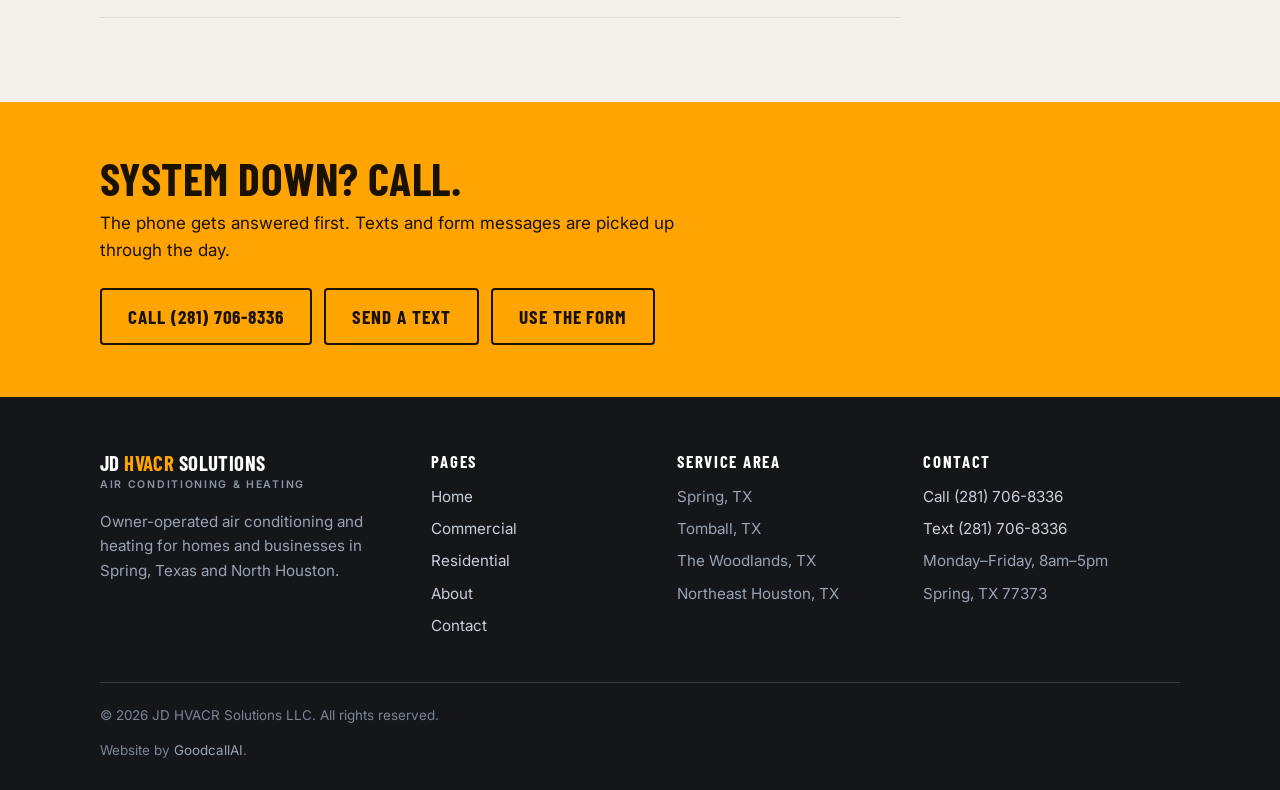
==== commit 79ff7611: "Apply audit findings: remove invented facts, restore truncated quotes Content and competitor audits " ====
--- a/index.html
+++ b/index.html
@@ -75,7 +75,7 @@
   <section class="hero">
     <div class="wrap">
       <h1>When it stops working, <em>you get Daniel.</em></h1>
-      <p class="hero__lede">Air conditioning and heating for homes and businesses across Spring, Tomball, The Woodlands and Northeast Houston. You call the owner, the owner shows up, and you are told what is actually wrong.</p>
+      <p class="hero__lede">AC and heating for homes and businesses in Spring, Tomball, The Woodlands and Northeast Houston. You call the owner. The owner shows up.</p>
 
       <div class="triage">
         <a href="tel:+12817068336">
@@ -96,9 +96,11 @@
     <div class="hero__strip">
       <div class="wrap">
         <ul class="facts">
-          <li><span class="stars" aria-hidden="true">&#9733;&#9733;&#9733;&#9733;&#9733;</span> <strong>5.0 on Google</strong> from 10 reviews</li>
+          <li><span class="stars" aria-hidden="true">&#9733;&#9733;&#9733;&#9733;&#9733;</span>
+            <a href="https://maps.app.goo.gl/ZJkw5k8w882oYUyZ8" rel="noopener"><strong>5.0 on Google</strong> from 10 reviews</a></li>
           <li><strong>Spring, TX</strong> &middot; locally owned</li>
-          <li><strong>8am&ndash;5pm</strong> &middot; call or text</li>
+          <li><strong>Mon&ndash;Fri 8am&ndash;5pm</strong> &middot; call or text</li>
+          <li>After hours, extreme temperatures come first</li>
         </ul>
       </div>
     </div>
@@ -127,15 +129,15 @@
         </article>
 
         <article class="card">
-          <img src="assets/img/commercial-rooftop-units.jpg" alt="Two technicians beside Carrier rooftop package units on a flat commercial roof" width="1400" height="788" loading="lazy">
+          <img src="assets/img/commercial-rooftop-units.jpg" alt="Carrier rooftop package units installed on a flat commercial roof" width="1400" height="788" loading="lazy">
           <div class="card__body">
             <h3>Commercial</h3>
-            <p>Rooftop package units, spiral and rectangular ductwork, equipment-room cooling and new construction fit-outs.</p>
+            <p>Rooftop package units, spiral and rectangular ductwork, equipment-room cooling and new construction build-outs.</p>
             <ul class="ticks">
               <li>Rooftop unit service and changeouts</li>
               <li>Retail, warehouse and office ductwork</li>
               <li>Server and equipment room cooling</li>
-              <li>New construction and fit-out</li>
+              <li>New construction and build-out</li>
             </ul>
             <a class="card__link" href="commercial.html">Commercial work &rarr;</a>
           </div>
@@ -146,9 +148,9 @@
 
   <section class="section section--dark">
     <div class="wrap">
-      <p class="eyebrow">Recent work</p>
+      <p class="eyebrow">The work</p>
       <h2>Actual jobs, actual photographs</h2>
-      <p class="lede">Every picture on this site is a job JD HVACR Solutions did. None of it is stock photography.</p>
+      <p class="lede">Every photograph on this site comes from the JD HVACR Solutions Google Business Profile. None of it is stock photography.</p>
 
       <div class="gallery" style="margin-top:36px">
         <figure class="shot">
@@ -164,12 +166,12 @@
           <figcaption>Cooling for a live telecom equipment room.</figcaption>
         </figure>
         <figure class="shot">
-          <img src="assets/img/commercial-warehouse-ductwork.jpg" alt="Long runs of spiral ductwork installed beneath the timber ceiling of a warehouse" width="1400" height="1050" loading="lazy">
-          <figcaption>Spiral duct runs through a warehouse floor.</figcaption>
-        </figure>
-        <figure class="shot">
-          <img src="assets/img/commercial-fitout-ductwork.jpg" alt="Technicians on ladders installing a ceiling-hung air handler and rectangular duct in a commercial fit-out" width="1400" height="1050" loading="lazy">
-          <figcaption>Air handler and duct drop on a commercial fit-out.</figcaption>
+          <img src="assets/img/commercial-warehouse-ductwork.jpg" alt="Long runs of spiral ductwork installed beneath the wood deck ceiling of a warehouse" width="1400" height="1050" loading="lazy">
+          <figcaption>Spiral duct and diffusers over a warehouse floor.</figcaption>
+        </figure>
+        <figure class="shot">
+          <img src="assets/img/commercial-fitout-ductwork.jpg" alt="A ceiling-hung air handler and rectangular duct being installed during a commercial build-out" width="1400" height="1050" loading="lazy">
+          <figcaption>Air handler and duct drop on a commercial build-out.</figcaption>
         </figure>
         <figure class="shot">
           <img src="assets/img/residential-mini-split.jpg" alt="Ductless mini-split outdoor unit mounted beside a garage with a white line-set cover" width="1400" height="1050" loading="lazy">
@@ -187,7 +189,7 @@
     <div class="wrap">
       <p class="eyebrow">What customers say</p>
       <h2>Ten reviews. Every one five stars.</h2>
-      <p class="lede">These are published on Google, word for word, under the reviewer&rsquo;s own name.</p>
+      <p class="lede">These are published on Google, word for word, under the reviewer&rsquo;s own name. <a href="https://maps.app.goo.gl/ZJkw5k8w882oYUyZ8" rel="noopener">See them on Google</a>.</p>
 
       <div class="reviews" style="margin-top:36px">
         <article class="review">
@@ -235,10 +237,6 @@
         <li>Tomball</li>
         <li>The Woodlands</li>
         <li>Northeast Houston</li>
-        <li>Klein</li>
-        <li>Humble</li>
-        <li>Westfield</li>
-        <li>Oak Ridge North</li>
       </ul>
       <p class="source-note">Not on the list? Call and ask &mdash; if it is a reasonable drive, the answer is usually yes.</p>
     </div>
@@ -250,12 +248,12 @@
       <h2>Before you call</h2>
       <div class="faq" style="margin-top:28px">
         <details>
-          <summary>Who actually turns up?</summary>
+          <summary>Who actually shows up?</summary>
           <div class="answer"><p>Daniel. JD HVACR Solutions is owner-operated, so the person who quotes the job is the person who does it. There is no call center and no dispatcher between you and the work.</p></div>
         </details>
         <details>
           <summary>Do you work on commercial systems?</summary>
-          <div class="answer"><p>Yes. Rooftop package units, spiral and rectangular ductwork, new construction fit-outs and equipment-room cooling, alongside the residential side. <a href="commercial.html">See the commercial work</a>.</p></div>
+          <div class="answer"><p>Yes. Rooftop package units, spiral and rectangular ductwork, new construction build-outs and equipment-room cooling, alongside the residential side. <a href="commercial.html">See the commercial work</a>.</p></div>
         </details>
         <details>
           <summary>What are your hours?</summary>
@@ -280,7 +278,7 @@
   <section class="band">
     <div class="wrap">
       <h2>System down? Call.</h2>
-      <p>Phone lines get answered first. Texts and form messages are picked up through the day.</p>
+      <p>The phone gets answered first. Texts and form messages are picked up through the day.</p>
       <div class="band__actions">
         <a class="btn btn--lg btn--outline" href="tel:+12817068336">Call (281) 706-8336</a>
         <a class="btn btn--lg btn--outline" href="sms:+12817068336">Send a text</a>
@@ -331,12 +329,23 @@
     </div>
 
     <div class="footer__legal">
+      <!-- ===================================================================
+           LAUNCH BLOCKER — DO NOT DEPLOY WITHOUT READING THIS
+           Daniel's Texas TACL license number is not yet known. The TDLR
+           regulatory notice below is the statement a LICENSED contractor
+           displays, so publishing it without a number asserts something
+           nobody has verified. It stays commented out until he supplies
+           the number. Every competitor shows theirs; this is item 2 in
+           BUILD-NOTES.md. Uncomment and fill in the number, on all five
+           pages, before the site goes live.
+
       <p class="tdlr">
         Regulated by the Texas Department of Licensing and Regulation,
         P.O. Box 12157, Austin, TX 78711 &middot; 1-800-803-9202 &middot; 512-463-6599 &middot;
         <a href="https://www.tdlr.texas.gov" rel="noopener">www.tdlr.texas.gov</a><br>
-        License Number: <span class="placeholder">TACL######</span>
+        License Number: TACL______
       </p>
+           =================================================================== -->
       <p>&copy; 2026 JD HVACR Solutions LLC. All rights reserved.</p>
       <p class="credit">Website by <a href="https://goodcallai.org" rel="noopener">GoodcallAI</a>.</p>
     </div>
--- a/assets/css/site.css
+++ b/assets/css/site.css
@@ -50,10 +50,11 @@
   letter-spacing: .01em;
   margin: 0 0 .5em;
   text-transform: uppercase;
-}
-h1 { font-size: clamp(2.5rem, 7vw, 4.25rem); }
-h2 { font-size: clamp(1.9rem, 4.4vw, 2.85rem); }
-h3 { font-size: clamp(1.25rem, 2.4vw, 1.6rem); }
+  overflow-wrap: break-word;   /* last resort for a long word on a narrow phone */
+}
+h1 { font-size: clamp(2.05rem, 7vw, 4.25rem); }
+h2 { font-size: clamp(1.7rem, 4.4vw, 2.85rem); }
+h3 { font-size: clamp(1.2rem, 2.4vw, 1.6rem); }
 p { margin: 0 0 1em; }
 p:last-child { margin-bottom: 0; }
 
@@ -101,20 +102,21 @@
   font-family: var(--font-display);
   font-weight: 700; font-size: 1.5rem; line-height: 1;
   letter-spacing: .02em; color: var(--white); text-transform: uppercase;
+  white-space: nowrap;
 }
 .brand__name span { color: var(--amber); }
 .brand__sub {
-  font-size: .68rem; letter-spacing: .22em; text-transform: uppercase;
-  color: #8b95a3; margin-top: 4px; font-weight: 600;
+  font-size: .6rem; letter-spacing: .1em; text-transform: uppercase;
+  color: #8b95a3; margin-top: 3px; font-weight: 600; white-space: nowrap;
 }
 
 .nav { display: flex; gap: 4px; flex-wrap: wrap; order: 3; width: 100%; }
 .nav a {
   font-family: var(--font-display);
   text-transform: uppercase; letter-spacing: .06em;
-  font-size: 1rem; font-weight: 600;
+  font-size: .97rem; font-weight: 600;
   color: #c8cfd9; text-decoration: none;
-  padding: 8px 12px; border-radius: var(--radius);
+  padding: 9px 10px; border-radius: var(--radius); white-space: nowrap;
 }
 .nav a:hover { color: var(--white); background: var(--ink-soft); }
 .nav a[aria-current="page"] { color: var(--amber); }
@@ -129,7 +131,10 @@
   font-size: 1.05rem; font-weight: 700; line-height: 1;
   padding: 14px 20px; border-radius: var(--radius);
   text-decoration: none; border: 2px solid transparent; cursor: pointer;
-  white-space: nowrap;
+  white-space: nowrap; max-width: 100%;
+}
+@media (max-width: 419px) {
+  .btn { white-space: normal; text-align: center; }
 }
 .btn--amber { background: var(--amber); color: var(--amber-ink); }
 .btn--amber:hover { background: var(--amber-hi); }
@@ -148,7 +153,7 @@
 
 .triage { display: grid; gap: 12px; grid-template-columns: 1fr; margin: 0 0 32px; }
 .triage a {
-  display: flex; align-items: center; gap: 14px;
+  display: flex; flex-direction: column; align-items: flex-start; gap: 3px;
   background: var(--ink-soft); border: 1px solid var(--ink-line);
   border-left: 5px solid var(--amber);
   padding: 18px 20px; border-radius: var(--radius);
@@ -363,18 +368,31 @@
    ========================================================================== */
 @media (min-width: 620px) {
   .triage { grid-template-columns: repeat(3, 1fr); }
-  .triage a { flex-direction: column; align-items: flex-start; gap: 4px; }
   .gallery { grid-template-columns: repeat(2, 1fr); }
   .grid--2 { grid-template-columns: repeat(2, 1fr); }
   .reviews { grid-template-columns: repeat(2, 1fr); }
   .footer__grid { grid-template-columns: repeat(2, 1fr); }
 }
 
+@media (max-width: 899px) {
+  /* Pull the 5.0-on-Google strip above the fold on a 390x844 phone. For a
+     one-man business with ten reviews, that rating is the credibility. */
+  .hero { padding-top: 40px; }
+  .triage { margin-bottom: 22px; }
+  .hero__strip { margin-top: 26px; }
+  .hero__lede { margin-bottom: 22px; }
+  .topbar__cta { display: none; }
+  .topbar__inner { min-height: 0; gap: 8px; }
+  .brand__name { font-size: 1.3rem; }
+  .nav { gap: 2px; }
+  .nav a { font-size: .92rem; padding: 7px 8px; }
+}
+
 @media (min-width: 900px) {
   body { padding-bottom: 0; }
   .callbar { display: none; }
-  .nav { order: 0; width: auto; }
-  .topbar__inner { flex-wrap: nowrap; }
+  .brand__sub { font-size: .66rem; letter-spacing: .16em; }
+  .brand { flex: 0 0 auto; }
   .grid--3 { grid-template-columns: repeat(3, 1fr); }
   .gallery { grid-template-columns: repeat(3, 1fr); }
   .reviews { grid-template-columns: repeat(3, 1fr); }
@@ -397,3 +415,14 @@
 /* text-only service card — used where there is no honest photograph for it */
 .card--text { border-top: 4px solid var(--amber); }
 .card--text .card__body { padding-top: 28px; }
+
+/* The header only collapses to one row where all three parts genuinely fit.
+   Between 900px and 1239px the nav drops to its own full-width row instead,
+   which is what stops the page scrolling sideways. */
+@media (min-width: 1180px) {
+  .topbar__inner { flex-wrap: nowrap; }
+  .nav { order: 0; width: auto; flex: 0 0 auto; flex-wrap: nowrap; gap: 0; }
+  .nav a { font-size: .93rem; padding: 9px 9px; }
+  .brand__name { font-size: 1.3rem; }
+  .topbar__cta .btn { font-size: .97rem; padding: 12px 15px; }
+}
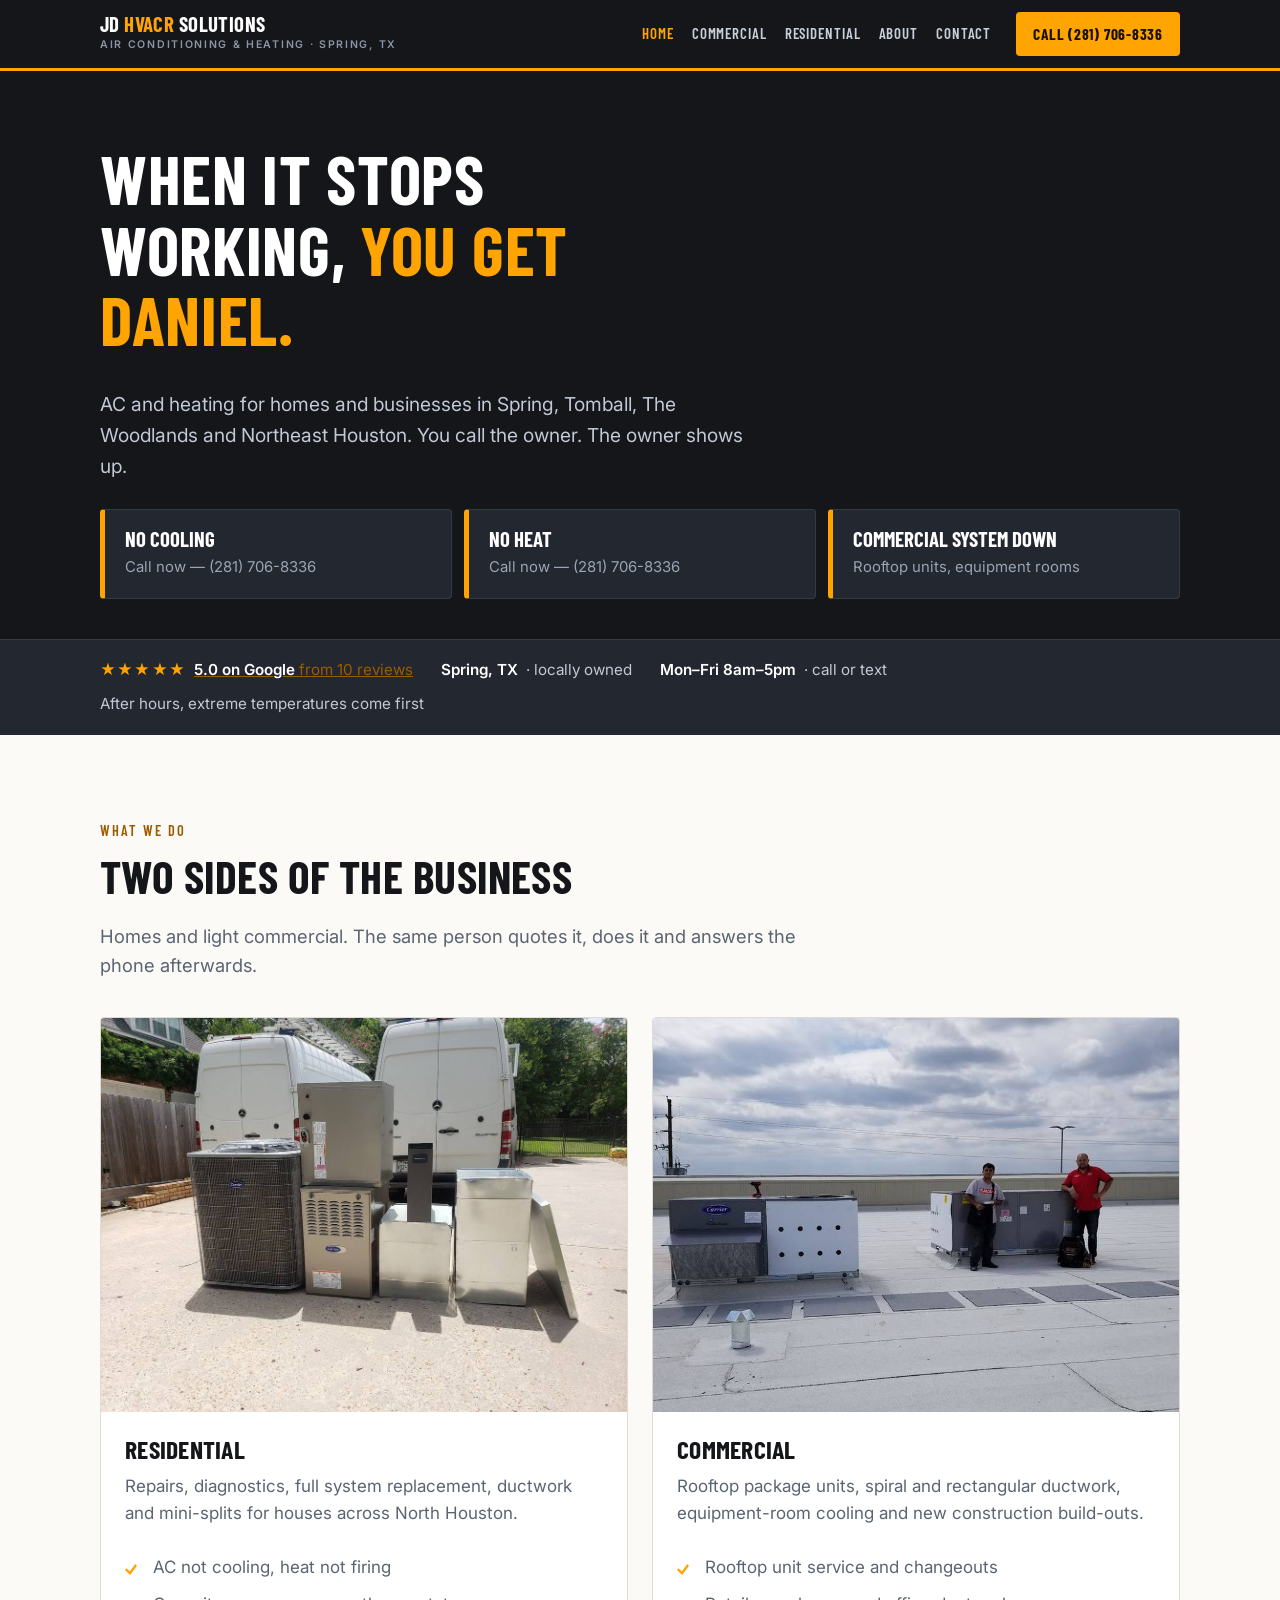
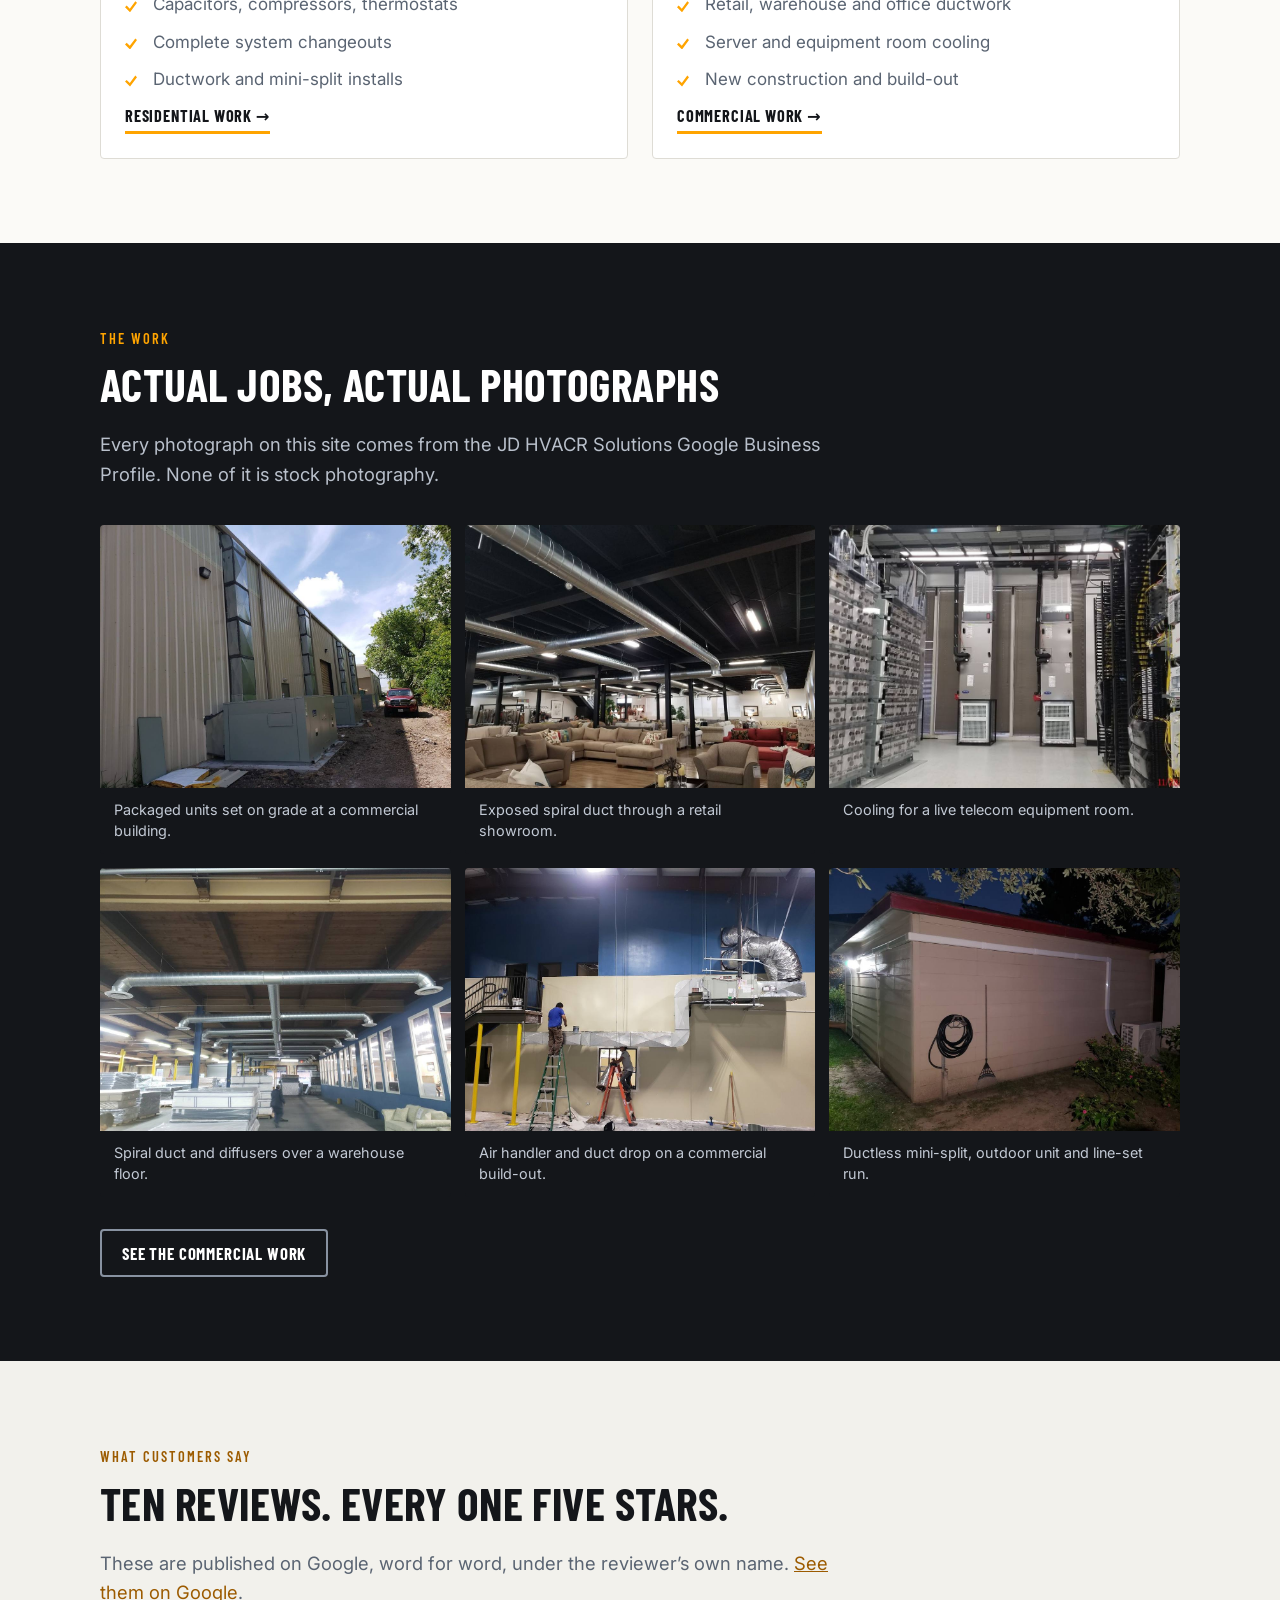
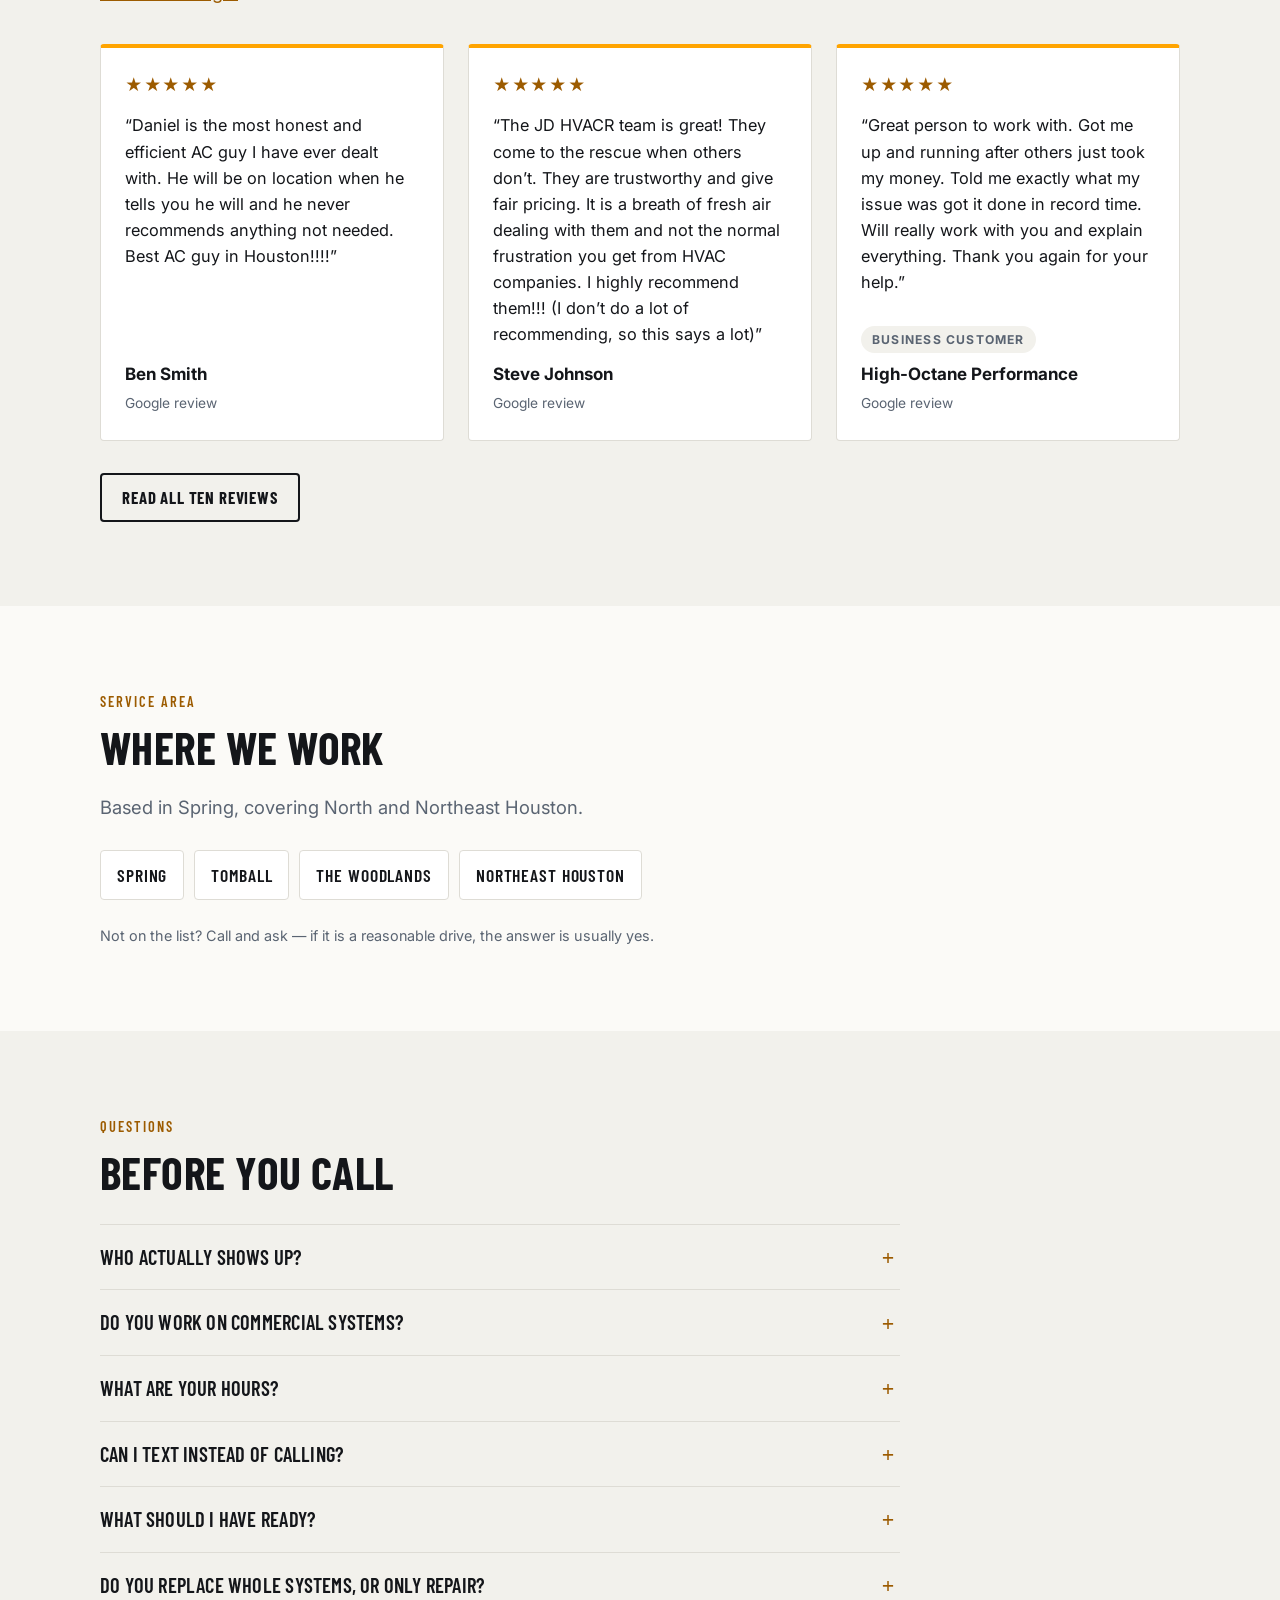
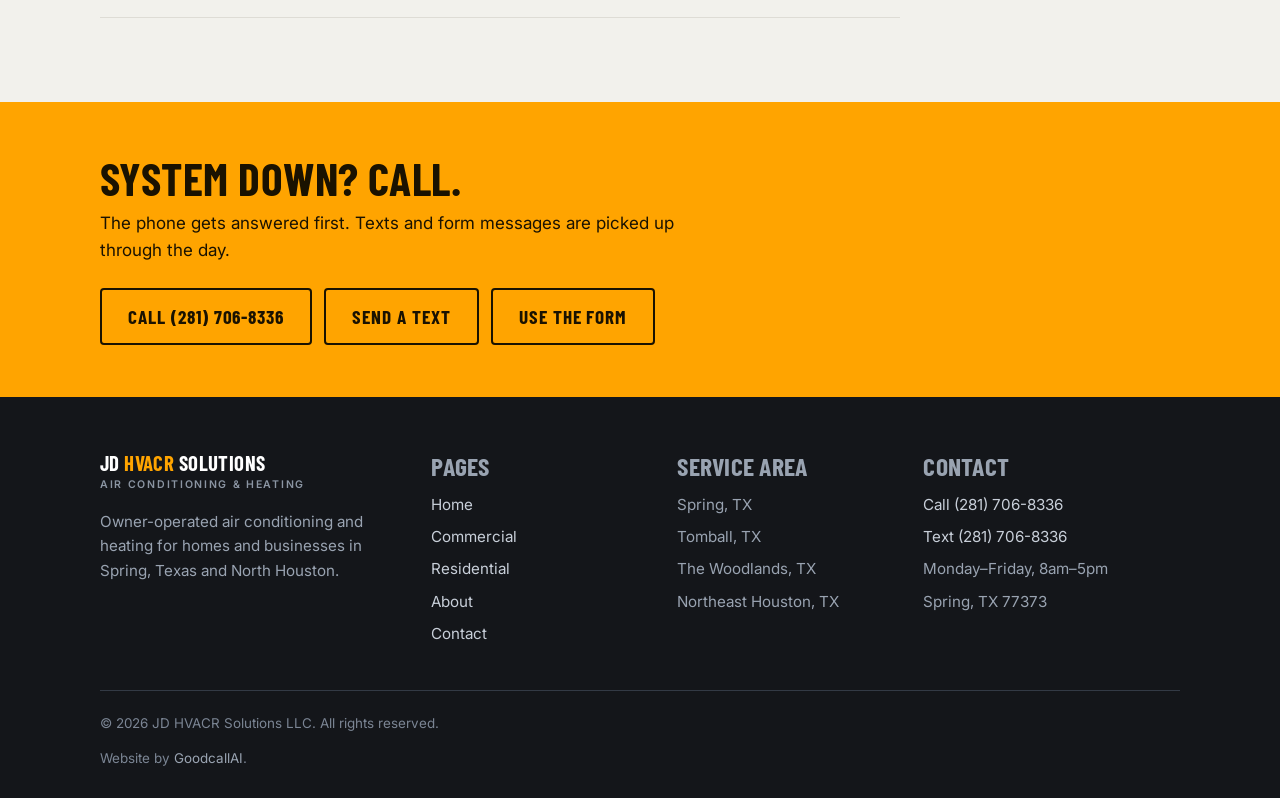
==== commit fd17f460: "Apply technical and accessibility audit findings Accessibility - All 22 review star ratings were inv" ====
--- a/index.html
+++ b/index.html
@@ -5,11 +5,18 @@
 <meta name="viewport" content="width=device-width, initial-scale=1">
 <title>JD HVACR Solutions | AC &amp; Heating Repair in Spring, TX</title>
 <meta name="description" content="Air conditioning and heating repair, replacement and installation in Spring, Tomball, The Woodlands and Northeast Houston. Residential and commercial. Call or text (281) 706-8336.">
+<meta property="og:type" content="website">
+<meta property="og:site_name" content="JD HVACR Solutions">
+<meta property="og:title" content="JD HVACR Solutions | AC &amp; Heating in Spring, TX">
+<meta property="og:description" content="Owner-operated AC and heating for homes and businesses in Spring, Tomball, The Woodlands and Northeast Houston. Call or text (281) 706-8336.">
+<meta property="og:url" content="https://www.jdhvacrsolutions.com/">
+<meta property="og:image" content="https://www.jdhvacrsolutions.com/assets/img/commercial-rooftop-units.jpg">
+<meta name="twitter:card" content="summary_large_image">
 <link rel="canonical" href="https://www.jdhvacrsolutions.com/">
 <link rel="preconnect" href="https://fonts.googleapis.com">
 <link rel="preconnect" href="https://fonts.gstatic.com" crossorigin>
+<link rel="stylesheet" href="assets/css/site.css">
 <link href="https://fonts.googleapis.com/css2?family=Barlow+Condensed:wght@600;700&family=Inter:wght@400;600;700&display=swap" rel="stylesheet">
-<link rel="stylesheet" href="assets/css/site.css">
 <link rel="icon" href="assets/img/favicon.svg" type="image/svg+xml">
 <script type="application/ld+json">
 {
@@ -39,12 +46,7 @@
     { "@type": "City", "name": "The Woodlands, TX" },
     { "@type": "City", "name": "Northeast Houston, TX" }
   ],
-  "aggregateRating": {
-    "@type": "AggregateRating",
-    "ratingValue": "5.0",
-    "reviewCount": "10",
-    "bestRating": "5"
-  }
+  "sameAs": ["https://maps.app.goo.gl/ZJkw5k8w882oYUyZ8"]
 }
 </script>
 </head>
@@ -97,7 +99,7 @@
       <div class="wrap">
         <ul class="facts">
           <li><span class="stars" aria-hidden="true">&#9733;&#9733;&#9733;&#9733;&#9733;</span>
-            <a href="https://maps.app.goo.gl/ZJkw5k8w882oYUyZ8" rel="noopener"><strong>5.0 on Google</strong> from 10 reviews</a></li>
+            <a href="https://maps.app.goo.gl/ZJkw5k8w882oYUyZ8" target="_blank" rel="noopener"><strong>5.0 on Google</strong> from 10 reviews</a></li>
           <li><strong>Spring, TX</strong> &middot; locally owned</li>
           <li><strong>Mon&ndash;Fri 8am&ndash;5pm</strong> &middot; call or text</li>
           <li>After hours, extreme temperatures come first</li>
@@ -114,7 +116,7 @@
 
       <div class="grid grid--2" style="margin-top:36px">
         <article class="card">
-          <img src="assets/img/residential-system-changeout.jpg" alt="A complete Carrier air conditioning and heating system laid out on a driveway before installation" width="1400" height="1050" loading="lazy">
+          <img src="assets/img/residential-system-changeout.jpg" alt="A complete Carrier air conditioning and heating system laid out on a driveway before installation" width="1100" height="825" loading="lazy">
           <div class="card__body">
             <h3>Residential</h3>
             <p>Repairs, diagnostics, full system replacement, ductwork and mini-splits for houses across North Houston.</p>
@@ -129,7 +131,7 @@
         </article>
 
         <article class="card">
-          <img src="assets/img/commercial-rooftop-units.jpg" alt="Carrier rooftop package units installed on a flat commercial roof" width="1400" height="788" loading="lazy">
+          <img src="assets/img/commercial-rooftop-units.jpg" alt="Carrier rooftop package units installed on a flat commercial roof" width="1100" height="619" loading="lazy">
           <div class="card__body">
             <h3>Commercial</h3>
             <p>Rooftop package units, spiral and rectangular ductwork, equipment-room cooling and new construction build-outs.</p>
@@ -154,27 +156,27 @@
 
       <div class="gallery" style="margin-top:36px">
         <figure class="shot">
-          <img src="assets/img/commercial-package-units.jpg" alt="A row of packaged rooftop-style air conditioning units installed at ground level alongside a metal commercial building" width="1400" height="1050" loading="lazy">
+          <img src="assets/img/commercial-package-units.jpg" alt="A row of packaged rooftop-style air conditioning units installed at ground level alongside a metal commercial building" width="1100" height="825" loading="lazy">
           <figcaption>Packaged units set on grade at a commercial building.</figcaption>
         </figure>
         <figure class="shot">
-          <img src="assets/img/commercial-spiral-duct-showroom.jpg" alt="Exposed spiral ductwork running across the ceiling of a furniture showroom" width="1400" height="1050" loading="lazy">
+          <img src="assets/img/commercial-spiral-duct-showroom.jpg" alt="Exposed spiral ductwork running across the ceiling of a furniture showroom" width="1100" height="825" loading="lazy">
           <figcaption>Exposed spiral duct through a retail showroom.</figcaption>
         </figure>
         <figure class="shot">
-          <img src="assets/img/commercial-equipment-room.jpg" alt="Two air handlers installed in a telecom equipment room between battery racks and fiber patch panels" width="1400" height="788" loading="lazy">
+          <img src="assets/img/commercial-equipment-room.jpg" alt="Two air handlers installed in a telecom equipment room between battery racks and fiber patch panels" width="1100" height="619" loading="lazy">
           <figcaption>Cooling for a live telecom equipment room.</figcaption>
         </figure>
         <figure class="shot">
-          <img src="assets/img/commercial-warehouse-ductwork.jpg" alt="Long runs of spiral ductwork installed beneath the wood deck ceiling of a warehouse" width="1400" height="1050" loading="lazy">
+          <img src="assets/img/commercial-warehouse-ductwork.jpg" alt="Long runs of spiral ductwork installed beneath the wood deck ceiling of a warehouse" width="1100" height="825" loading="lazy">
           <figcaption>Spiral duct and diffusers over a warehouse floor.</figcaption>
         </figure>
         <figure class="shot">
-          <img src="assets/img/commercial-fitout-ductwork.jpg" alt="A ceiling-hung air handler and rectangular duct being installed during a commercial build-out" width="1400" height="1050" loading="lazy">
+          <img src="assets/img/commercial-fitout-ductwork.jpg" alt="A ceiling-hung air handler and rectangular duct being installed during a commercial build-out" width="1100" height="825" loading="lazy">
           <figcaption>Air handler and duct drop on a commercial build-out.</figcaption>
         </figure>
         <figure class="shot">
-          <img src="assets/img/residential-mini-split.jpg" alt="Ductless mini-split outdoor unit mounted beside a garage with a white line-set cover" width="1400" height="1050" loading="lazy">
+          <img src="assets/img/residential-mini-split.jpg" alt="Ductless mini-split outdoor unit mounted beside a garage with a white line-set cover" width="1100" height="825" loading="lazy">
           <figcaption>Ductless mini-split, outdoor unit and line-set run.</figcaption>
         </figure>
       </div>
@@ -189,11 +191,11 @@
     <div class="wrap">
       <p class="eyebrow">What customers say</p>
       <h2>Ten reviews. Every one five stars.</h2>
-      <p class="lede">These are published on Google, word for word, under the reviewer&rsquo;s own name. <a href="https://maps.app.goo.gl/ZJkw5k8w882oYUyZ8" rel="noopener">See them on Google</a>.</p>
+      <p class="lede">These are published on Google, word for word, under the reviewer&rsquo;s own name. <a href="https://maps.app.goo.gl/ZJkw5k8w882oYUyZ8" target="_blank" rel="noopener">See them on Google</a>.</p>
 
       <div class="reviews" style="margin-top:36px">
         <article class="review">
-          <div class="review__stars" aria-label="5 out of 5 stars">&#9733;&#9733;&#9733;&#9733;&#9733;</div>
+          <div class="review__stars"><span aria-hidden="true">&#9733;&#9733;&#9733;&#9733;&#9733;</span><span class="visually-hidden">Rated 5 out of 5 stars</span></div>
           <blockquote>&ldquo;Daniel is the most honest and efficient AC guy I have ever dealt with. He will be on location when he tells you he will and he never recommends anything not needed. Best AC guy in Houston!!!!&rdquo;</blockquote>
           <div class="review__who">
             <span class="review__name">Ben Smith</span>
@@ -202,7 +204,7 @@
         </article>
 
         <article class="review">
-          <div class="review__stars" aria-label="5 out of 5 stars">&#9733;&#9733;&#9733;&#9733;&#9733;</div>
+          <div class="review__stars"><span aria-hidden="true">&#9733;&#9733;&#9733;&#9733;&#9733;</span><span class="visually-hidden">Rated 5 out of 5 stars</span></div>
           <blockquote>&ldquo;The JD HVACR team is great! They come to the rescue when others don&rsquo;t. They are trustworthy and give fair pricing. It is a breath of fresh air dealing with them and not the normal frustration you get from HVAC companies. I highly recommend them!!! (I don&rsquo;t do a lot of recommending, so this says a lot)&rdquo;</blockquote>
           <div class="review__who">
             <span class="review__name">Steve Johnson</span>
@@ -211,7 +213,7 @@
         </article>
 
         <article class="review">
-          <div class="review__stars" aria-label="5 out of 5 stars">&#9733;&#9733;&#9733;&#9733;&#9733;</div>
+          <div class="review__stars"><span aria-hidden="true">&#9733;&#9733;&#9733;&#9733;&#9733;</span><span class="visually-hidden">Rated 5 out of 5 stars</span></div>
           <blockquote>&ldquo;Great person to work with. Got me up and running after others just took my money. Told me exactly what my issue was got it done in record time. Will really work with you and explain everything. Thank you again for your help.&rdquo;</blockquote>
           <div class="review__who">
             <span class="review__job">Business customer</span>
@@ -299,7 +301,7 @@
         <p>Owner-operated air conditioning and heating for homes and businesses in Spring, Texas and North Houston.</p>
       </div>
       <div>
-        <h4>Pages</h4>
+        <h3>Pages</h3>
         <ul>
           <li><a href="index.html">Home</a></li>
           <li><a href="commercial.html">Commercial</a></li>
@@ -309,7 +311,7 @@
         </ul>
       </div>
       <div>
-        <h4>Service area</h4>
+        <h3>Service area</h3>
         <ul>
           <li>Spring, TX</li>
           <li>Tomball, TX</li>
@@ -318,7 +320,7 @@
         </ul>
       </div>
       <div>
-        <h4>Contact</h4>
+        <h3>Contact</h3>
         <ul>
           <li><a href="tel:+12817068336">Call (281) 706-8336</a></li>
           <li><a href="sms:+12817068336">Text (281) 706-8336</a></li>
@@ -342,20 +344,20 @@
       <p class="tdlr">
         Regulated by the Texas Department of Licensing and Regulation,
         P.O. Box 12157, Austin, TX 78711 &middot; 1-800-803-9202 &middot; 512-463-6599 &middot;
-        <a href="https://www.tdlr.texas.gov" rel="noopener">www.tdlr.texas.gov</a><br>
+        <a href="https://www.tdlr.texas.gov" target="_blank" rel="noopener">www.tdlr.texas.gov</a><br>
         License Number: TACL______
       </p>
            =================================================================== -->
       <p>&copy; 2026 JD HVACR Solutions LLC. All rights reserved.</p>
-      <p class="credit">Website by <a href="https://goodcallai.org" rel="noopener">GoodcallAI</a>.</p>
+      <p class="credit">Website by <a href="https://goodcallai.org" target="_blank" rel="noopener">GoodcallAI</a>.</p>
     </div>
   </div>
 </footer>
 
-<div class="callbar">
+<nav class="callbar" aria-label="Quick contact">
   <a class="is-call" href="tel:+12817068336">Call now</a>
   <a class="is-text" href="sms:+12817068336">Text us</a>
-</div>
+</nav>
 
 </body>
 </html>
--- a/assets/css/site.css
+++ b/assets/css/site.css
@@ -16,7 +16,7 @@
 
   --amber:      #ffa400;
   --amber-hi:   #ffb733;
-  --amber-deep: #a35f00;   /* amber that passes contrast on light backgrounds */
+  --amber-deep: #9c5b00;   /* passes 4.5:1 on paper, paper-2 and white */
   --amber-ink:  #1a1200;   /* text on amber */
 
   --wrap: 1120px;
@@ -138,7 +138,7 @@
 }
 .btn--amber { background: var(--amber); color: var(--amber-ink); }
 .btn--amber:hover { background: var(--amber-hi); }
-.btn--ghost { border-color: #4a5464; color: var(--white); background: transparent; }
+.btn--ghost { border-color: #8892a1; color: var(--white); background: transparent; }
 .btn--ghost:hover { border-color: var(--amber); color: var(--amber); }
 .btn--outline { border-color: var(--ink); color: var(--ink); background: transparent; }
 .btn--outline:hover { background: var(--ink); color: var(--white); }
@@ -272,12 +272,12 @@
 .field input, .field textarea, .field select {
   font: inherit; font-size: 1rem; color: var(--ink);
   background: var(--white);
-  border: 1px solid #b9b7ae; border-radius: var(--radius);
+  border: 1px solid #6f6d66; border-radius: var(--radius);
   padding: 13px 14px; width: 100%;
 }
 .field textarea { min-height: 120px; resize: vertical; }
 .field input:focus, .field textarea:focus, .field select:focus {
-  outline: 3px solid var(--amber); outline-offset: 1px; border-color: var(--ink);
+  outline: 3px solid var(--ink); outline-offset: 1px; border-color: var(--ink);
 }
 .form__note { font-size: .88rem; color: var(--steel); }
 .hp { position: absolute; left: -9999px; opacity: 0; height: 0; overflow: hidden; }
@@ -426,3 +426,31 @@
   .brand__name { font-size: 1.3rem; }
   .topbar__cta .btn { font-size: .97rem; padding: 12px 15px; }
 }
+
+/* ---------- focus ----------
+   Only form fields had a focus style; everything else fell back to whatever
+   the browser draws, which is thin and weak on the charcoal header in Firefox
+   and Safari. One explicit ring, dark on light surfaces and amber on dark. */
+a:focus-visible,
+button:focus-visible,
+summary:focus-visible,
+[tabindex]:focus-visible {
+  outline: 3px solid var(--ink);
+  outline-offset: 2px;
+  border-radius: 2px;
+}
+.topbar a:focus-visible,
+.hero a:focus-visible,
+.triage a:focus-visible,
+.section--dark a:focus-visible,
+.footer a:focus-visible,
+.callbar a:focus-visible,
+.contact-card a:focus-visible,
+.pagehead a:focus-visible {
+  outline-color: var(--amber);
+}
+.btn--amber:focus-visible,
+.band a:focus-visible,
+.callbar .is-call:focus-visible {
+  outline-color: var(--ink);
+}
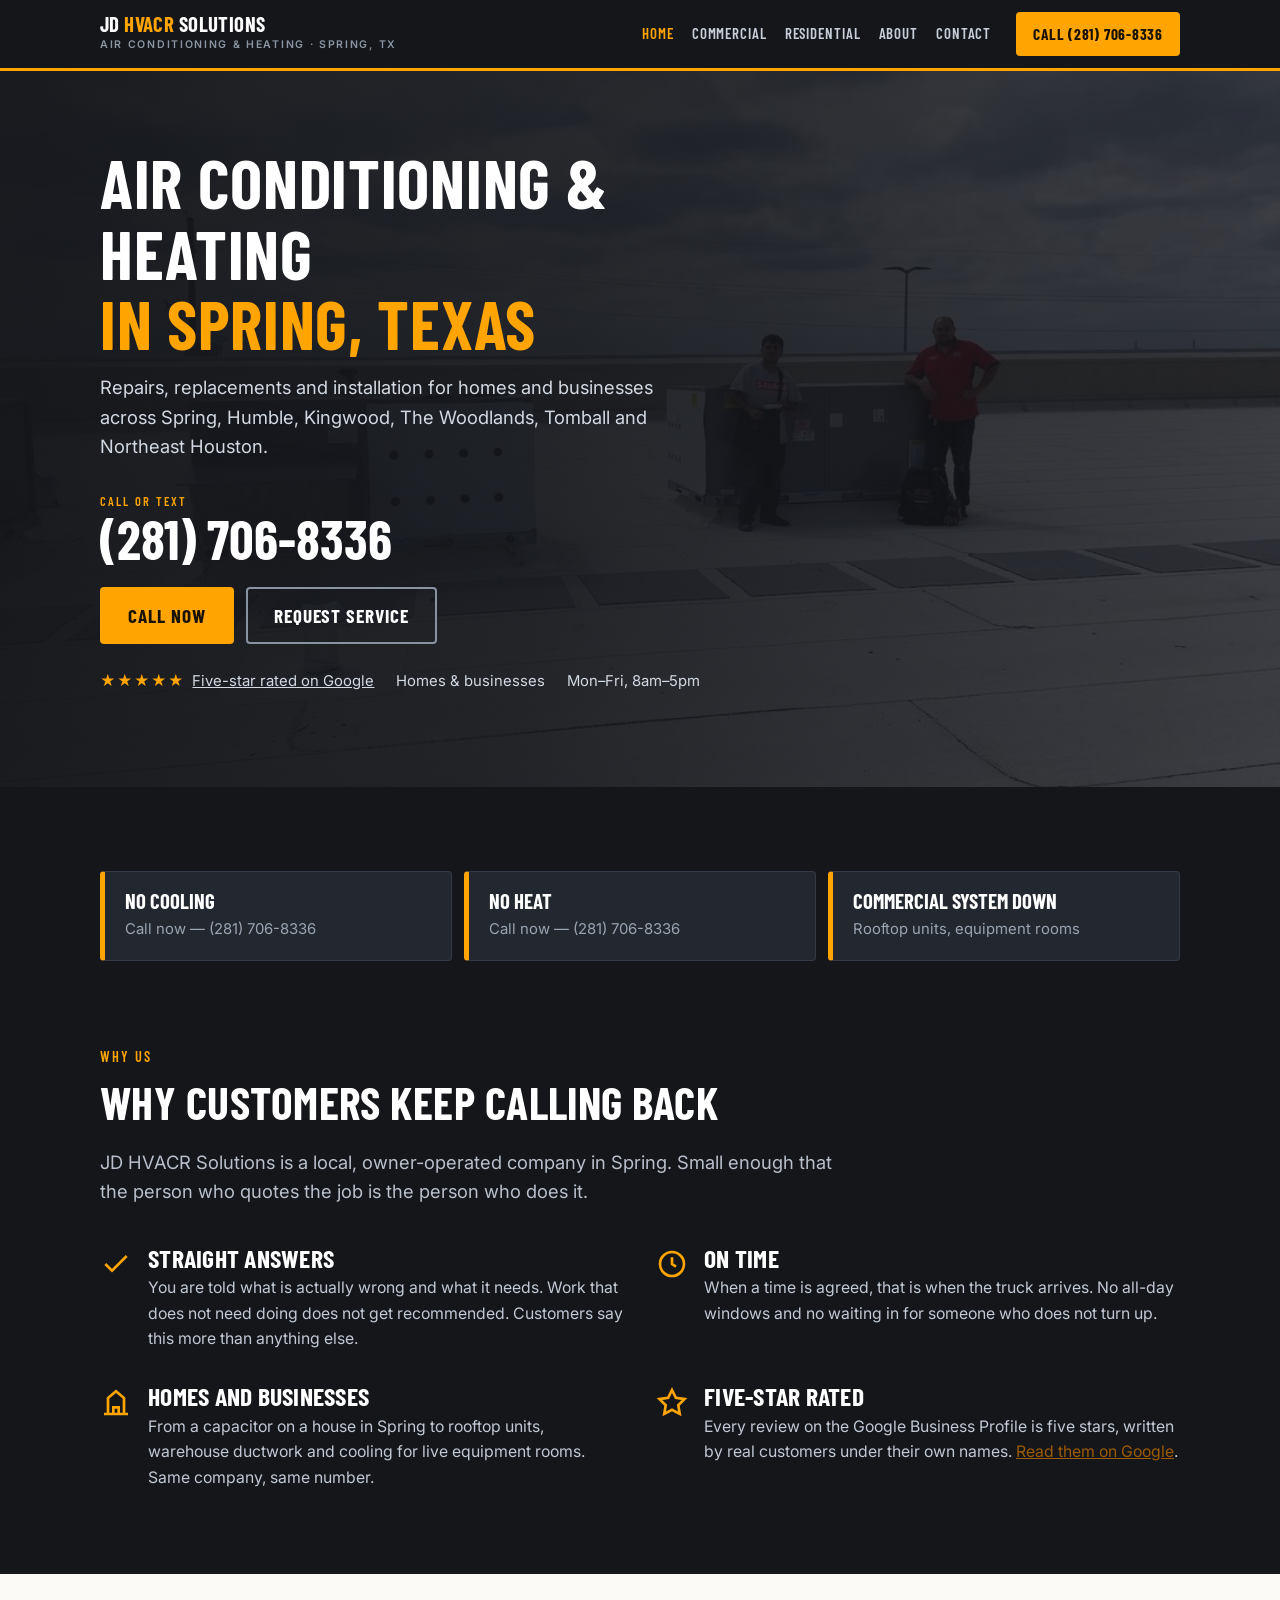
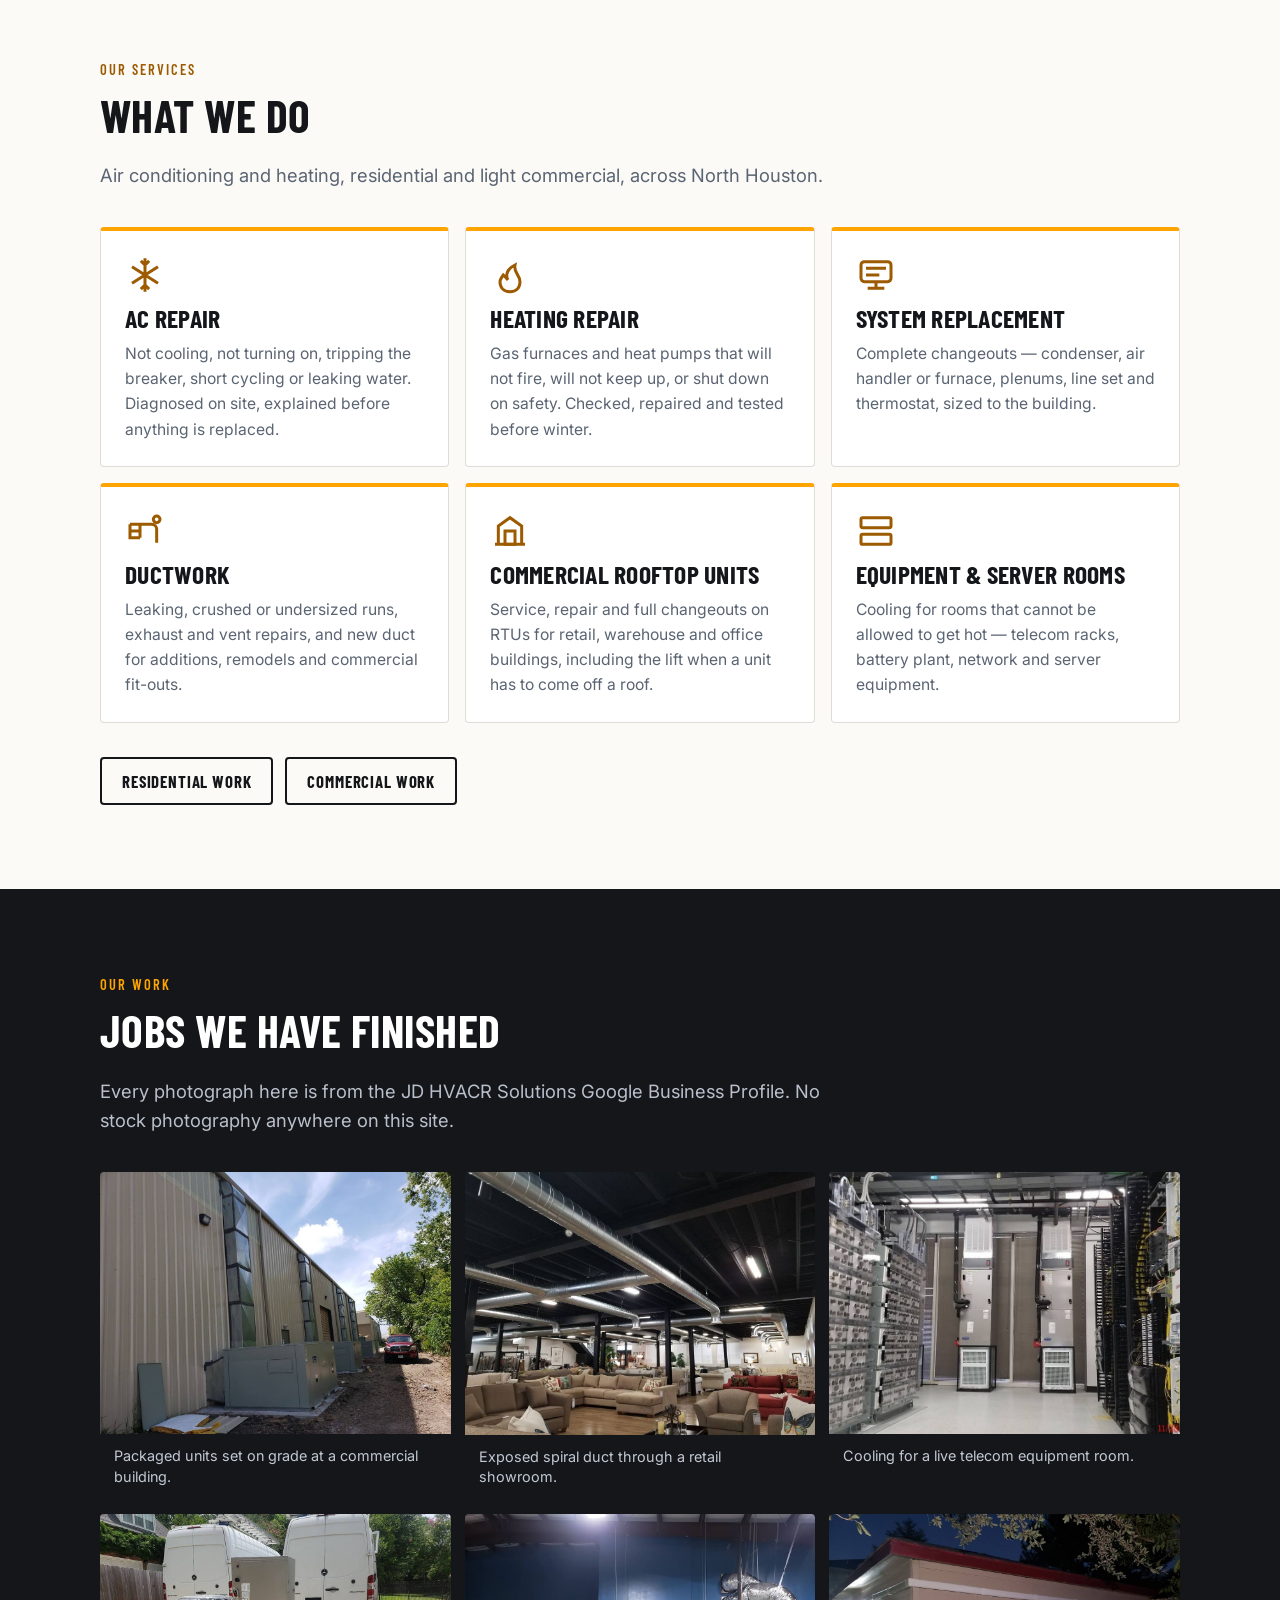
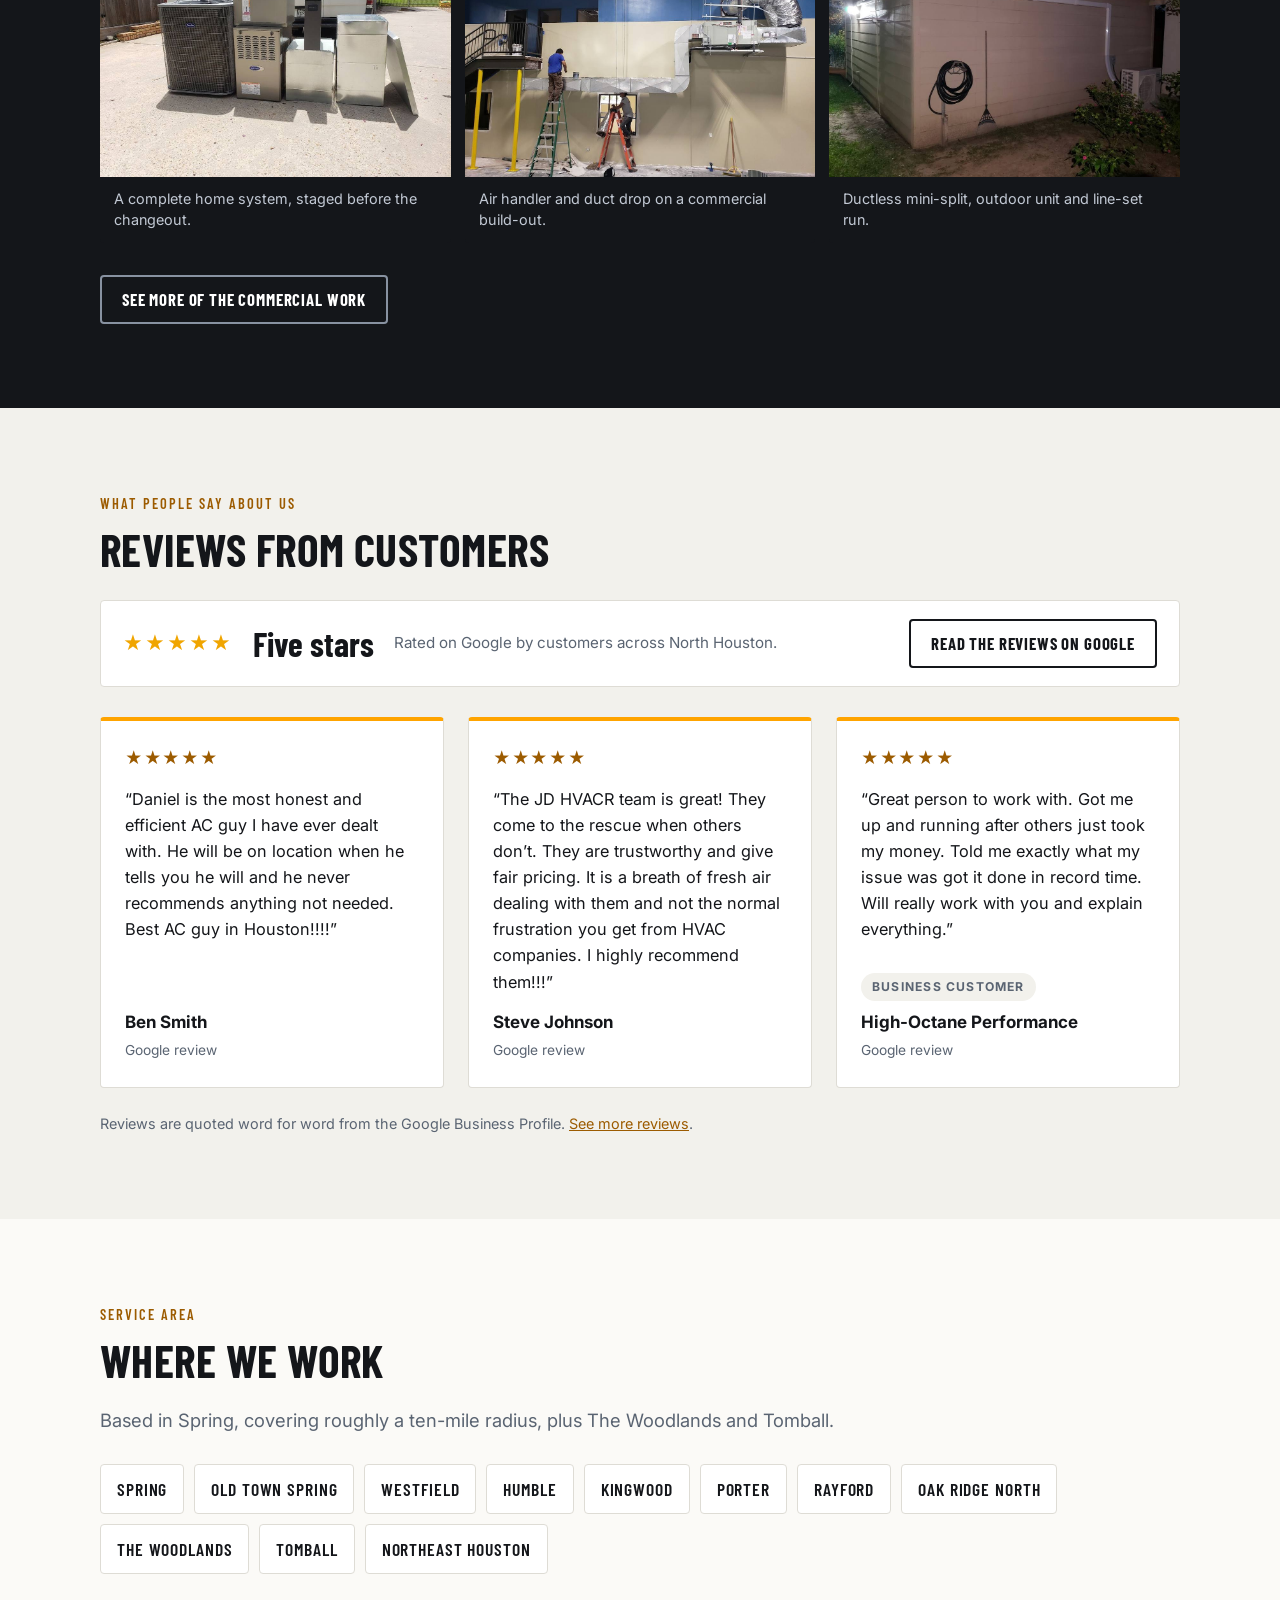
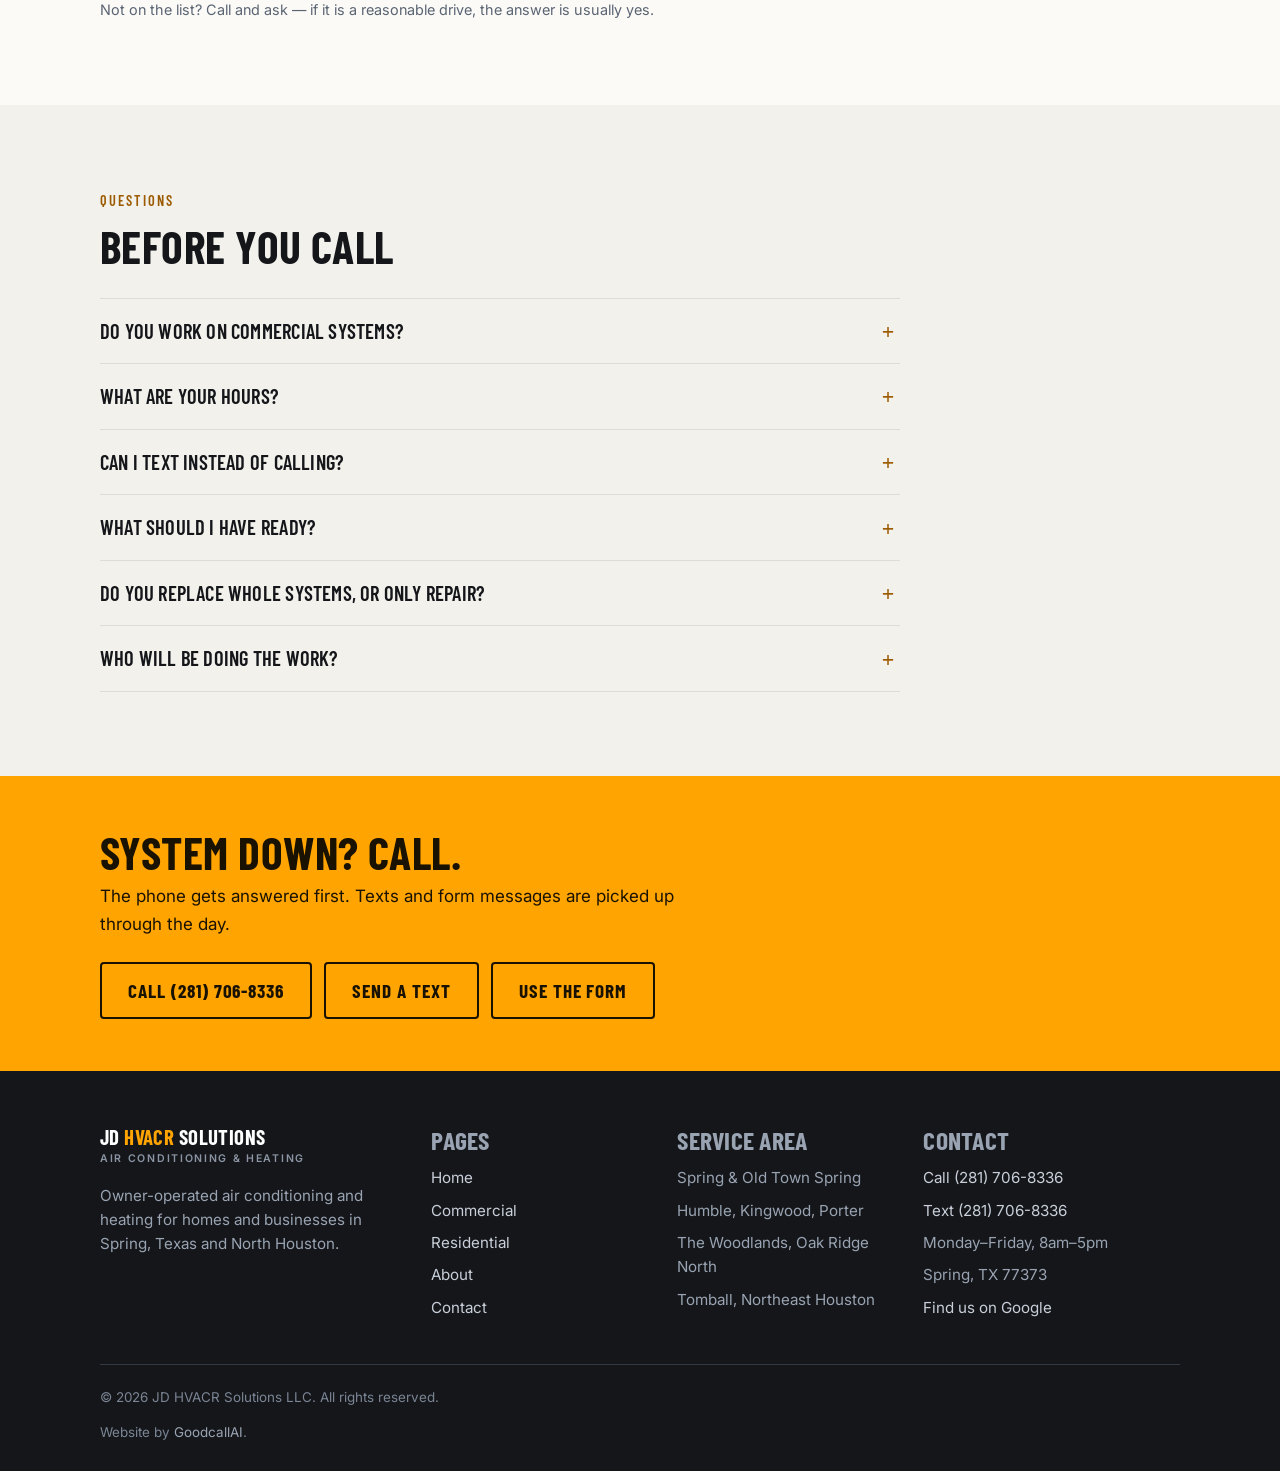
==== commit b46447b2: "Rebuild the homepage to the layout the competitor sites actually use Adeel's feedback, all of it cor" ====
--- a/index.html
+++ b/index.html
@@ -4,11 +4,11 @@
 <meta charset="utf-8">
 <meta name="viewport" content="width=device-width, initial-scale=1">
 <title>JD HVACR Solutions | AC &amp; Heating Repair in Spring, TX</title>
-<meta name="description" content="Air conditioning and heating repair, replacement and installation in Spring, Tomball, The Woodlands and Northeast Houston. Residential and commercial. Call or text (281) 706-8336.">
+<meta name="description" content="Air conditioning and heating repair, replacement and installation for homes and businesses in Spring, Humble, Kingwood, The Woodlands, Tomball and Northeast Houston. Call or text (281) 706-8336.">
 <meta property="og:type" content="website">
 <meta property="og:site_name" content="JD HVACR Solutions">
 <meta property="og:title" content="JD HVACR Solutions | AC &amp; Heating in Spring, TX">
-<meta property="og:description" content="Owner-operated AC and heating for homes and businesses in Spring, Tomball, The Woodlands and Northeast Houston. Call or text (281) 706-8336.">
+<meta property="og:description" content="AC and heating for homes and businesses across Spring and North Houston. Five-star rated on Google. Call or text (281) 706-8336.">
 <meta property="og:url" content="https://www.jdhvacrsolutions.com/">
 <meta property="og:image" content="https://www.jdhvacrsolutions.com/assets/img/commercial-rooftop-units.jpg">
 <meta name="twitter:card" content="summary_large_image">
@@ -42,8 +42,12 @@
   }],
   "areaServed": [
     { "@type": "City", "name": "Spring, TX" },
+    { "@type": "City", "name": "Humble, TX" },
+    { "@type": "City", "name": "Kingwood, TX" },
+    { "@type": "City", "name": "Porter, TX" },
+    { "@type": "City", "name": "Oak Ridge North, TX" },
+    { "@type": "City", "name": "The Woodlands, TX" },
     { "@type": "City", "name": "Tomball, TX" },
-    { "@type": "City", "name": "The Woodlands, TX" },
     { "@type": "City", "name": "Northeast Houston, TX" }
   ],
   "sameAs": ["https://maps.app.goo.gl/ZJkw5k8w882oYUyZ8"]
@@ -74,12 +78,37 @@
 
 <main id="main">
 
-  <section class="hero">
-    <div class="wrap">
-      <h1>When it stops working, <em>you get Daniel.</em></h1>
-      <p class="hero__lede">AC and heating for homes and businesses in Spring, Tomball, The Woodlands and Northeast Houston. You call the owner. The owner shows up.</p>
-
-      <div class="triage">
+  <!-- ================= COVER ================= -->
+  <section class="cover">
+    <img class="cover__bg" src="assets/img/commercial-rooftop-units.jpg"
+         alt="" aria-hidden="true" width="1100" height="619" fetchpriority="high">
+    <div class="wrap cover__inner">
+      <h1>Air conditioning &amp; heating <span>in Spring, Texas</span></h1>
+      <p class="cover__lede">Repairs, replacements and installation for homes and businesses across Spring, Humble, Kingwood, The Woodlands, Tomball and Northeast Houston.</p>
+
+      <a class="cover__phone" href="tel:+12817068336">
+        <span class="label">Call or text</span>
+        <span class="num">(281) 706-8336</span>
+      </a>
+
+      <div class="cover__actions">
+        <a class="btn btn--lg btn--amber" href="tel:+12817068336">Call now</a>
+        <a class="btn btn--lg btn--ghost" href="contact.html">Request service</a>
+      </div>
+
+      <ul class="cover__badges">
+        <li><span class="stars" aria-hidden="true">&#9733;&#9733;&#9733;&#9733;&#9733;</span>
+          <a href="https://maps.app.goo.gl/ZJkw5k8w882oYUyZ8" target="_blank" rel="noopener">Five-star rated on Google</a></li>
+        <li>Homes &amp; businesses</li>
+        <li>Mon&ndash;Fri, 8am&ndash;5pm</li>
+      </ul>
+    </div>
+  </section>
+
+  <!-- ================= TRIAGE ================= -->
+  <section class="section section--tight section--dark">
+    <div class="wrap">
+      <div class="triage" style="margin-bottom:0">
         <a href="tel:+12817068336">
           <strong>No cooling</strong>
           <span>Call now &mdash; (281) 706-8336</span>
@@ -94,69 +123,105 @@
         </a>
       </div>
     </div>
-
-    <div class="hero__strip">
-      <div class="wrap">
-        <ul class="facts">
-          <li><span class="stars" aria-hidden="true">&#9733;&#9733;&#9733;&#9733;&#9733;</span>
-            <a href="https://maps.app.goo.gl/ZJkw5k8w882oYUyZ8" target="_blank" rel="noopener"><strong>5.0 on Google</strong> from 10 reviews</a></li>
-          <li><strong>Spring, TX</strong> &middot; locally owned</li>
-          <li><strong>Mon&ndash;Fri 8am&ndash;5pm</strong> &middot; call or text</li>
-          <li>After hours, extreme temperatures come first</li>
-        </ul>
-      </div>
-    </div>
-  </section>
-
+  </section>
+
+  <!-- ================= WHY US ================= -->
+  <section class="section section--dark" style="padding-top:0">
+    <div class="wrap">
+      <p class="eyebrow">Why us</p>
+      <h2>Why customers keep calling back</h2>
+      <p class="lede" style="margin-bottom:38px">JD HVACR Solutions is a local, owner-operated company in Spring. Small enough that the person who quotes the job is the person who does it.</p>
+
+      <div class="why">
+        <div class="why__item">
+          <svg viewBox="0 0 24 24" fill="none" stroke="currentColor" stroke-width="2" aria-hidden="true"><path d="M20 6 9 17l-5-5"/></svg>
+          <div>
+            <h3>Straight answers</h3>
+            <p>You are told what is actually wrong and what it needs. Work that does not need doing does not get recommended. Customers say this more than anything else.</p>
+          </div>
+        </div>
+        <div class="why__item">
+          <svg viewBox="0 0 24 24" fill="none" stroke="currentColor" stroke-width="2" aria-hidden="true"><circle cx="12" cy="12" r="9"/><path d="M12 7v5l3 2"/></svg>
+          <div>
+            <h3>On time</h3>
+            <p>When a time is agreed, that is when the truck arrives. No all-day windows and no waiting in for someone who does not turn up.</p>
+          </div>
+        </div>
+        <div class="why__item">
+          <svg viewBox="0 0 24 24" fill="none" stroke="currentColor" stroke-width="2" aria-hidden="true"><path d="M3 21h18M6 21V9l6-5 6 5v12M10 21v-5h4v5"/></svg>
+          <div>
+            <h3>Homes and businesses</h3>
+            <p>From a capacitor on a house in Spring to rooftop units, warehouse ductwork and cooling for live equipment rooms. Same company, same number.</p>
+          </div>
+        </div>
+        <div class="why__item">
+          <svg viewBox="0 0 24 24" fill="none" stroke="currentColor" stroke-width="2" aria-hidden="true"><path d="m12 3 2.9 5.9 6.5.9-4.7 4.6 1.1 6.5L12 17.8 6.2 20.9l1.1-6.5L2.6 9.8l6.5-.9z"/></svg>
+          <div>
+            <h3>Five-star rated</h3>
+            <p>Every review on the Google Business Profile is five stars, written by real customers under their own names. <a href="https://maps.app.goo.gl/ZJkw5k8w882oYUyZ8" target="_blank" rel="noopener">Read them on Google</a>.</p>
+          </div>
+        </div>
+      </div>
+    </div>
+  </section>
+
+  <!-- ================= SERVICES ================= -->
   <section class="section">
     <div class="wrap">
-      <p class="eyebrow">What we do</p>
-      <h2>Two sides of the business</h2>
-      <p class="lede">Homes and light commercial. The same person quotes it, does it and answers the phone afterwards.</p>
-
-      <div class="grid grid--2" style="margin-top:36px">
-        <article class="card">
-          <img src="assets/img/residential-system-changeout.jpg" alt="A complete Carrier air conditioning and heating system laid out on a driveway before installation" width="1100" height="825" loading="lazy">
-          <div class="card__body">
-            <h3>Residential</h3>
-            <p>Repairs, diagnostics, full system replacement, ductwork and mini-splits for houses across North Houston.</p>
-            <ul class="ticks">
-              <li>AC not cooling, heat not firing</li>
-              <li>Capacitors, compressors, thermostats</li>
-              <li>Complete system changeouts</li>
-              <li>Ductwork and mini-split installs</li>
-            </ul>
-            <a class="card__link" href="residential.html">Residential work &rarr;</a>
-          </div>
-        </article>
-
-        <article class="card">
-          <img src="assets/img/commercial-rooftop-units.jpg" alt="Carrier rooftop package units installed on a flat commercial roof" width="1100" height="619" loading="lazy">
-          <div class="card__body">
-            <h3>Commercial</h3>
-            <p>Rooftop package units, spiral and rectangular ductwork, equipment-room cooling and new construction build-outs.</p>
-            <ul class="ticks">
-              <li>Rooftop unit service and changeouts</li>
-              <li>Retail, warehouse and office ductwork</li>
-              <li>Server and equipment room cooling</li>
-              <li>New construction and build-out</li>
-            </ul>
-            <a class="card__link" href="commercial.html">Commercial work &rarr;</a>
-          </div>
-        </article>
-      </div>
-    </div>
-  </section>
-
+      <p class="eyebrow">Our services</p>
+      <h2>What we do</h2>
+      <p class="lede">Air conditioning and heating, residential and light commercial, across North Houston.</p>
+
+      <div class="services" style="margin-top:36px">
+        <article class="svc">
+          <svg viewBox="0 0 24 24" fill="none" stroke="currentColor" stroke-width="1.8" aria-hidden="true"><path d="M12 2v20M4.2 7 19.8 17M19.8 7 4.2 17M12 6l-2.5-2.5M12 6l2.5-2.5M12 18l-2.5 2.5M12 18l2.5 2.5"/></svg>
+          <h3>AC repair</h3>
+          <p>Not cooling, not turning on, tripping the breaker, short cycling or leaking water. Diagnosed on site, explained before anything is replaced.</p>
+        </article>
+        <article class="svc">
+          <svg viewBox="0 0 24 24" fill="none" stroke="currentColor" stroke-width="1.8" aria-hidden="true"><path d="M12 22c4 0 6-2.7 6-6 0-4-4-5.5-3-10-3 1.5-5 4-5 6.5 0 1.5.8 2.5.8 2.5S9 13 8 12c-1 1.3-2 2.6-2 4 0 3.3 2 6 6 6Z"/></svg>
+          <h3>Heating repair</h3>
+          <p>Gas furnaces and heat pumps that will not fire, will not keep up, or shut down on safety. Checked, repaired and tested before winter.</p>
+        </article>
+        <article class="svc">
+          <svg viewBox="0 0 24 24" fill="none" stroke="currentColor" stroke-width="1.8" aria-hidden="true"><rect x="3" y="4" width="18" height="12" rx="2"/><path d="M7 20h10M12 16v4M6 8h12M6 12h8"/></svg>
+          <h3>System replacement</h3>
+          <p>Complete changeouts &mdash; condenser, air handler or furnace, plenums, line set and thermostat, sized to the building.</p>
+        </article>
+        <article class="svc">
+          <svg viewBox="0 0 24 24" fill="none" stroke="currentColor" stroke-width="1.8" aria-hidden="true"><path d="M3 8h13a3 3 0 0 1 3 3v8M3 8v8h6M3 12h6M9 8v8"/><circle cx="19" cy="5" r="2"/></svg>
+          <h3>Ductwork</h3>
+          <p>Leaking, crushed or undersized runs, exhaust and vent repairs, and new duct for additions, remodels and commercial fit-outs.</p>
+        </article>
+        <article class="svc">
+          <svg viewBox="0 0 24 24" fill="none" stroke="currentColor" stroke-width="1.8" aria-hidden="true"><path d="M3 20h18M5 20V9l7-5 7 5v11"/><rect x="9" y="12" width="6" height="8"/></svg>
+          <h3>Commercial rooftop units</h3>
+          <p>Service, repair and full changeouts on RTUs for retail, warehouse and office buildings, including the lift when a unit has to come off a roof.</p>
+        </article>
+        <article class="svc">
+          <svg viewBox="0 0 24 24" fill="none" stroke="currentColor" stroke-width="1.8" aria-hidden="true"><rect x="3" y="4" width="18" height="6" rx="1"/><rect x="3" y="14" width="18" height="6" rx="1"/><path d="M7 7h.01M7 17h.01"/></svg>
+          <h3>Equipment &amp; server rooms</h3>
+          <p>Cooling for rooms that cannot be allowed to get hot &mdash; telecom racks, battery plant, network and server equipment.</p>
+        </article>
+      </div>
+
+      <div style="margin-top:34px; display:flex; flex-wrap:wrap; gap:12px">
+        <a class="btn btn--outline" href="residential.html">Residential work</a>
+        <a class="btn btn--outline" href="commercial.html">Commercial work</a>
+      </div>
+    </div>
+  </section>
+
+  <!-- ================= OUR WORK ================= -->
   <section class="section section--dark">
     <div class="wrap">
-      <p class="eyebrow">The work</p>
-      <h2>Actual jobs, actual photographs</h2>
-      <p class="lede">Every photograph on this site comes from the JD HVACR Solutions Google Business Profile. None of it is stock photography.</p>
+      <p class="eyebrow">Our work</p>
+      <h2>Jobs we have finished</h2>
+      <p class="lede">Every photograph here is from the JD HVACR Solutions Google Business Profile. No stock photography anywhere on this site.</p>
 
       <div class="gallery" style="margin-top:36px">
         <figure class="shot">
-          <img src="assets/img/commercial-package-units.jpg" alt="A row of packaged rooftop-style air conditioning units installed at ground level alongside a metal commercial building" width="1100" height="825" loading="lazy">
+          <img src="assets/img/commercial-package-units.jpg" alt="A row of packaged air conditioning units installed at ground level alongside a metal commercial building" width="1100" height="825" loading="lazy">
           <figcaption>Packaged units set on grade at a commercial building.</figcaption>
         </figure>
         <figure class="shot">
@@ -168,32 +233,40 @@
           <figcaption>Cooling for a live telecom equipment room.</figcaption>
         </figure>
         <figure class="shot">
-          <img src="assets/img/commercial-warehouse-ductwork.jpg" alt="Long runs of spiral ductwork installed beneath the wood deck ceiling of a warehouse" width="1100" height="825" loading="lazy">
-          <figcaption>Spiral duct and diffusers over a warehouse floor.</figcaption>
+          <img src="assets/img/residential-system-changeout.jpg" alt="Condenser, air handler, gas furnace and sheet metal plenums staged on a driveway for a home system replacement" width="1100" height="825" loading="lazy">
+          <figcaption>A complete home system, staged before the changeout.</figcaption>
         </figure>
         <figure class="shot">
           <img src="assets/img/commercial-fitout-ductwork.jpg" alt="A ceiling-hung air handler and rectangular duct being installed during a commercial build-out" width="1100" height="825" loading="lazy">
           <figcaption>Air handler and duct drop on a commercial build-out.</figcaption>
         </figure>
         <figure class="shot">
-          <img src="assets/img/residential-mini-split.jpg" alt="Ductless mini-split outdoor unit mounted beside a garage with a white line-set cover" width="1100" height="825" loading="lazy">
+          <img src="assets/img/residential-mini-split.jpg" alt="Ductless mini-split outdoor unit mounted beside a garage wall with a white line-set cover running up to the roofline" width="1100" height="825" loading="lazy">
           <figcaption>Ductless mini-split, outdoor unit and line-set run.</figcaption>
         </figure>
       </div>
 
       <p style="margin-top:32px">
-        <a class="btn btn--ghost" href="commercial.html">See the commercial work</a>
+        <a class="btn btn--ghost" href="commercial.html">See more of the commercial work</a>
       </p>
     </div>
   </section>
 
+  <!-- ================= REVIEWS ================= -->
   <section class="section section--alt">
     <div class="wrap">
-      <p class="eyebrow">What customers say</p>
-      <h2>Ten reviews. Every one five stars.</h2>
-      <p class="lede">These are published on Google, word for word, under the reviewer&rsquo;s own name. <a href="https://maps.app.goo.gl/ZJkw5k8w882oYUyZ8" target="_blank" rel="noopener">See them on Google</a>.</p>
-
-      <div class="reviews" style="margin-top:36px">
+      <p class="eyebrow">What people say about us</p>
+      <h2>Reviews from customers</h2>
+
+      <div class="google-strip" style="margin-top:28px">
+        <span class="stars" aria-hidden="true">&#9733;&#9733;&#9733;&#9733;&#9733;</span>
+        <span class="big">Five stars</span>
+        <p>Rated on Google by customers across North Houston.</p>
+        <a class="btn btn--outline" style="margin-left:auto"
+           href="https://maps.app.goo.gl/ZJkw5k8w882oYUyZ8" target="_blank" rel="noopener">Read the reviews on Google</a>
+      </div>
+
+      <div class="reviews">
         <article class="review">
           <div class="review__stars"><span aria-hidden="true">&#9733;&#9733;&#9733;&#9733;&#9733;</span><span class="visually-hidden">Rated 5 out of 5 stars</span></div>
           <blockquote>&ldquo;Daniel is the most honest and efficient AC guy I have ever dealt with. He will be on location when he tells you he will and he never recommends anything not needed. Best AC guy in Houston!!!!&rdquo;</blockquote>
@@ -205,7 +278,7 @@
 
         <article class="review">
           <div class="review__stars"><span aria-hidden="true">&#9733;&#9733;&#9733;&#9733;&#9733;</span><span class="visually-hidden">Rated 5 out of 5 stars</span></div>
-          <blockquote>&ldquo;The JD HVACR team is great! They come to the rescue when others don&rsquo;t. They are trustworthy and give fair pricing. It is a breath of fresh air dealing with them and not the normal frustration you get from HVAC companies. I highly recommend them!!! (I don&rsquo;t do a lot of recommending, so this says a lot)&rdquo;</blockquote>
+          <blockquote>&ldquo;The JD HVACR team is great! They come to the rescue when others don&rsquo;t. They are trustworthy and give fair pricing. It is a breath of fresh air dealing with them and not the normal frustration you get from HVAC companies. I highly recommend them!!!&rdquo;</blockquote>
           <div class="review__who">
             <span class="review__name">Steve Johnson</span>
             <span class="review__meta">Google review</span>
@@ -214,7 +287,7 @@
 
         <article class="review">
           <div class="review__stars"><span aria-hidden="true">&#9733;&#9733;&#9733;&#9733;&#9733;</span><span class="visually-hidden">Rated 5 out of 5 stars</span></div>
-          <blockquote>&ldquo;Great person to work with. Got me up and running after others just took my money. Told me exactly what my issue was got it done in record time. Will really work with you and explain everything. Thank you again for your help.&rdquo;</blockquote>
+          <blockquote>&ldquo;Great person to work with. Got me up and running after others just took my money. Told me exactly what my issue was got it done in record time. Will really work with you and explain everything.&rdquo;</blockquote>
           <div class="review__who">
             <span class="review__job">Business customer</span>
             <span class="review__name" style="margin-top:8px">High-Octane Performance</span>
@@ -223,47 +296,53 @@
         </article>
       </div>
 
-      <p style="margin-top:32px">
-        <a class="btn btn--outline" href="about.html">Read all ten reviews</a>
+      <p class="source-note">
+        Reviews are quoted word for word from the Google Business Profile.
+        <a href="about.html">See more reviews</a>.
       </p>
     </div>
   </section>
 
+  <!-- ================= SERVICE AREA ================= -->
   <section class="section">
     <div class="wrap">
       <p class="eyebrow">Service area</p>
       <h2>Where we work</h2>
-      <p class="lede">Based in Spring, covering North and Northeast Houston.</p>
+      <p class="lede">Based in Spring, covering roughly a ten-mile radius, plus The Woodlands and Tomball.</p>
       <ul class="areas" style="margin-top:28px">
         <li>Spring</li>
+        <li>Old Town Spring</li>
+        <li>Westfield</li>
+        <li>Humble</li>
+        <li>Kingwood</li>
+        <li>Porter</li>
+        <li>Rayford</li>
+        <li>Oak Ridge North</li>
+        <li>The Woodlands</li>
         <li>Tomball</li>
-        <li>The Woodlands</li>
         <li>Northeast Houston</li>
       </ul>
       <p class="source-note">Not on the list? Call and ask &mdash; if it is a reasonable drive, the answer is usually yes.</p>
     </div>
   </section>
 
+  <!-- ================= FAQ ================= -->
   <section class="section section--alt">
     <div class="wrap">
       <p class="eyebrow">Questions</p>
       <h2>Before you call</h2>
       <div class="faq" style="margin-top:28px">
         <details>
-          <summary>Who actually shows up?</summary>
-          <div class="answer"><p>Daniel. JD HVACR Solutions is owner-operated, so the person who quotes the job is the person who does it. There is no call center and no dispatcher between you and the work.</p></div>
-        </details>
-        <details>
           <summary>Do you work on commercial systems?</summary>
           <div class="answer"><p>Yes. Rooftop package units, spiral and rectangular ductwork, new construction build-outs and equipment-room cooling, alongside the residential side. <a href="commercial.html">See the commercial work</a>.</p></div>
         </details>
         <details>
           <summary>What are your hours?</summary>
-          <div class="answer"><p>8am to 5pm. Outside those hours, extreme temperatures come first &mdash; no heat in winter, no cooling in summer. Call and say what the situation is.</p></div>
+          <div class="answer"><p>Monday to Friday, 8am to 5pm. Outside those hours, extreme temperatures come first &mdash; no heat in winter, no cooling in summer. Call and say what the situation is.</p></div>
         </details>
         <details>
           <summary>Can I text instead of calling?</summary>
-          <div class="answer"><p>Yes. <a href="sms:+12817068336">Text (281) 706-8336</a> with your address and what the system is doing. If it is an emergency, phone &mdash; it gets seen faster.</p></div>
+          <div class="answer"><p>Yes. <a href="sms:+12817068336">Text (281) 706-8336</a> with your address and what the system is doing. If it is urgent, phone &mdash; that gets seen faster.</p></div>
         </details>
         <details>
           <summary>What should I have ready?</summary>
@@ -271,7 +350,11 @@
         </details>
         <details>
           <summary>Do you replace whole systems, or only repair?</summary>
-          <div class="answer"><p>Both. Repairs, part replacements and complete changeouts &mdash; condenser, air handler, furnace, plenums and thermostat. If a repair will get you through, that is what gets recommended.</p></div>
+          <div class="answer"><p>Both. Repairs, part replacements and complete changeouts. If a repair will get you through, that is what gets recommended.</p></div>
+        </details>
+        <details>
+          <summary>Who will be doing the work?</summary>
+          <div class="answer"><p>JD HVACR Solutions is owner-operated, so the person who quotes the job is the person who does it. There is no call center and no dispatcher between you and the work.</p></div>
         </details>
       </div>
     </div>
@@ -313,10 +396,10 @@
       <div>
         <h3>Service area</h3>
         <ul>
-          <li>Spring, TX</li>
-          <li>Tomball, TX</li>
-          <li>The Woodlands, TX</li>
-          <li>Northeast Houston, TX</li>
+          <li>Spring &amp; Old Town Spring</li>
+          <li>Humble, Kingwood, Porter</li>
+          <li>The Woodlands, Oak Ridge North</li>
+          <li>Tomball, Northeast Houston</li>
         </ul>
       </div>
       <div>
@@ -326,6 +409,7 @@
           <li><a href="sms:+12817068336">Text (281) 706-8336</a></li>
           <li>Monday&ndash;Friday, 8am&ndash;5pm</li>
           <li>Spring, TX 77373</li>
+          <li><a href="https://maps.app.goo.gl/ZJkw5k8w882oYUyZ8" target="_blank" rel="noopener">Find us on Google</a></li>
         </ul>
       </div>
     </div>
--- a/assets/css/site.css
+++ b/assets/css/site.css
@@ -454,3 +454,96 @@
 .callbar .is-call:focus-visible {
   outline-color: var(--ink);
 }
+
+/* ==========================================================================
+   Cover hero — full-width photograph with the phone number on it.
+   Every reference site opens this way; the old text-only hero did not.
+   ========================================================================== */
+.cover {
+  position: relative;
+  background: var(--ink);
+  min-height: 460px;
+  display: flex; align-items: center;
+  overflow: hidden;
+}
+.cover__bg {
+  position: absolute; inset: 0;
+  width: 100%; height: 100%;
+  object-fit: cover;
+  opacity: .45;
+}
+.cover::after {
+  content: ""; position: absolute; inset: 0;
+  background: linear-gradient(100deg, rgba(20,22,26,.94) 0%, rgba(20,22,26,.80) 45%, rgba(20,22,26,.42) 100%);
+}
+.cover__inner { position: relative; z-index: 2; padding-block: 52px; width: 100%; }
+.cover h1 { color: var(--white); max-width: 18ch; margin-bottom: 14px; }
+.cover h1 span { color: var(--amber); display: block; }
+.cover__lede {
+  font-size: 1.15rem; color: #d3d9e2; max-width: 50ch; margin-bottom: 26px;
+}
+.cover__phone {
+  display: inline-flex; flex-direction: column; text-decoration: none;
+  margin-bottom: 20px;
+}
+.cover__phone .label {
+  font-family: var(--font-display); text-transform: uppercase;
+  letter-spacing: .16em; font-size: .78rem; font-weight: 600; color: var(--amber);
+}
+.cover__phone .num {
+  font-family: var(--font-display); font-weight: 700; line-height: 1;
+  font-size: clamp(2.4rem, 6.5vw, 3.4rem); color: var(--white);
+}
+.cover__phone:hover .num { color: var(--amber); }
+.cover__actions { display: flex; flex-wrap: wrap; gap: 12px; }
+.cover__badges {
+  display: flex; flex-wrap: wrap; gap: 8px 22px;
+  margin-top: 26px; padding: 0; list-style: none;
+}
+.cover__badges li {
+  font-size: .93rem; color: #d3d9e2; display: flex; align-items: center; gap: 8px;
+}
+.cover__badges a { color: #d3d9e2; }
+.cover__badges .stars { color: var(--amber); letter-spacing: .06em; }
+
+/* ---------- service grid with icons ---------- */
+.services { display: grid; gap: 16px; grid-template-columns: 1fr; }
+.svc {
+  background: var(--white); border: 1px solid var(--line);
+  border-top: 4px solid var(--amber); border-radius: var(--radius);
+  padding: 24px; display: flex; flex-direction: column; gap: 10px;
+}
+.svc svg { width: 40px; height: 40px; color: var(--amber-deep); flex: none; }
+.svc h3 { margin: 0; }
+.svc p { color: var(--steel); margin: 0; font-size: .98rem; }
+
+/* ---------- why us ---------- */
+.why { display: grid; gap: 22px; grid-template-columns: 1fr; }
+.why__item { display: flex; gap: 16px; align-items: flex-start; }
+.why__item svg { width: 32px; height: 32px; color: var(--amber); flex: none; margin-top: 3px; }
+.why__item h3 { margin: 0 0 4px; }
+.why__item p { margin: 0; color: #c2c9d4; font-size: .99rem; }
+
+/* ---------- google review strip ---------- */
+.google-strip {
+  display: flex; flex-wrap: wrap; align-items: center; gap: 12px 20px;
+  background: var(--white); border: 1px solid var(--line);
+  border-radius: var(--radius); padding: 18px 22px; margin-bottom: 30px;
+}
+.google-strip .big {
+  font-family: var(--font-display); font-size: 2.1rem; font-weight: 700;
+  line-height: 1; color: var(--ink);
+}
+.google-strip .stars { color: #f0a500; letter-spacing: .1em; font-size: 1.2rem; }
+.google-strip p { margin: 0; color: var(--steel); font-size: .95rem; }
+
+@media (min-width: 620px) {
+  .services { grid-template-columns: repeat(2, 1fr); }
+  .why { grid-template-columns: repeat(2, 1fr); }
+}
+@media (min-width: 900px) {
+  .cover { min-height: 540px; }
+  .cover__inner { padding-block: 76px; }
+  .services { grid-template-columns: repeat(3, 1fr); }
+  .why { grid-template-columns: repeat(2, 1fr); gap: 32px; }
+}
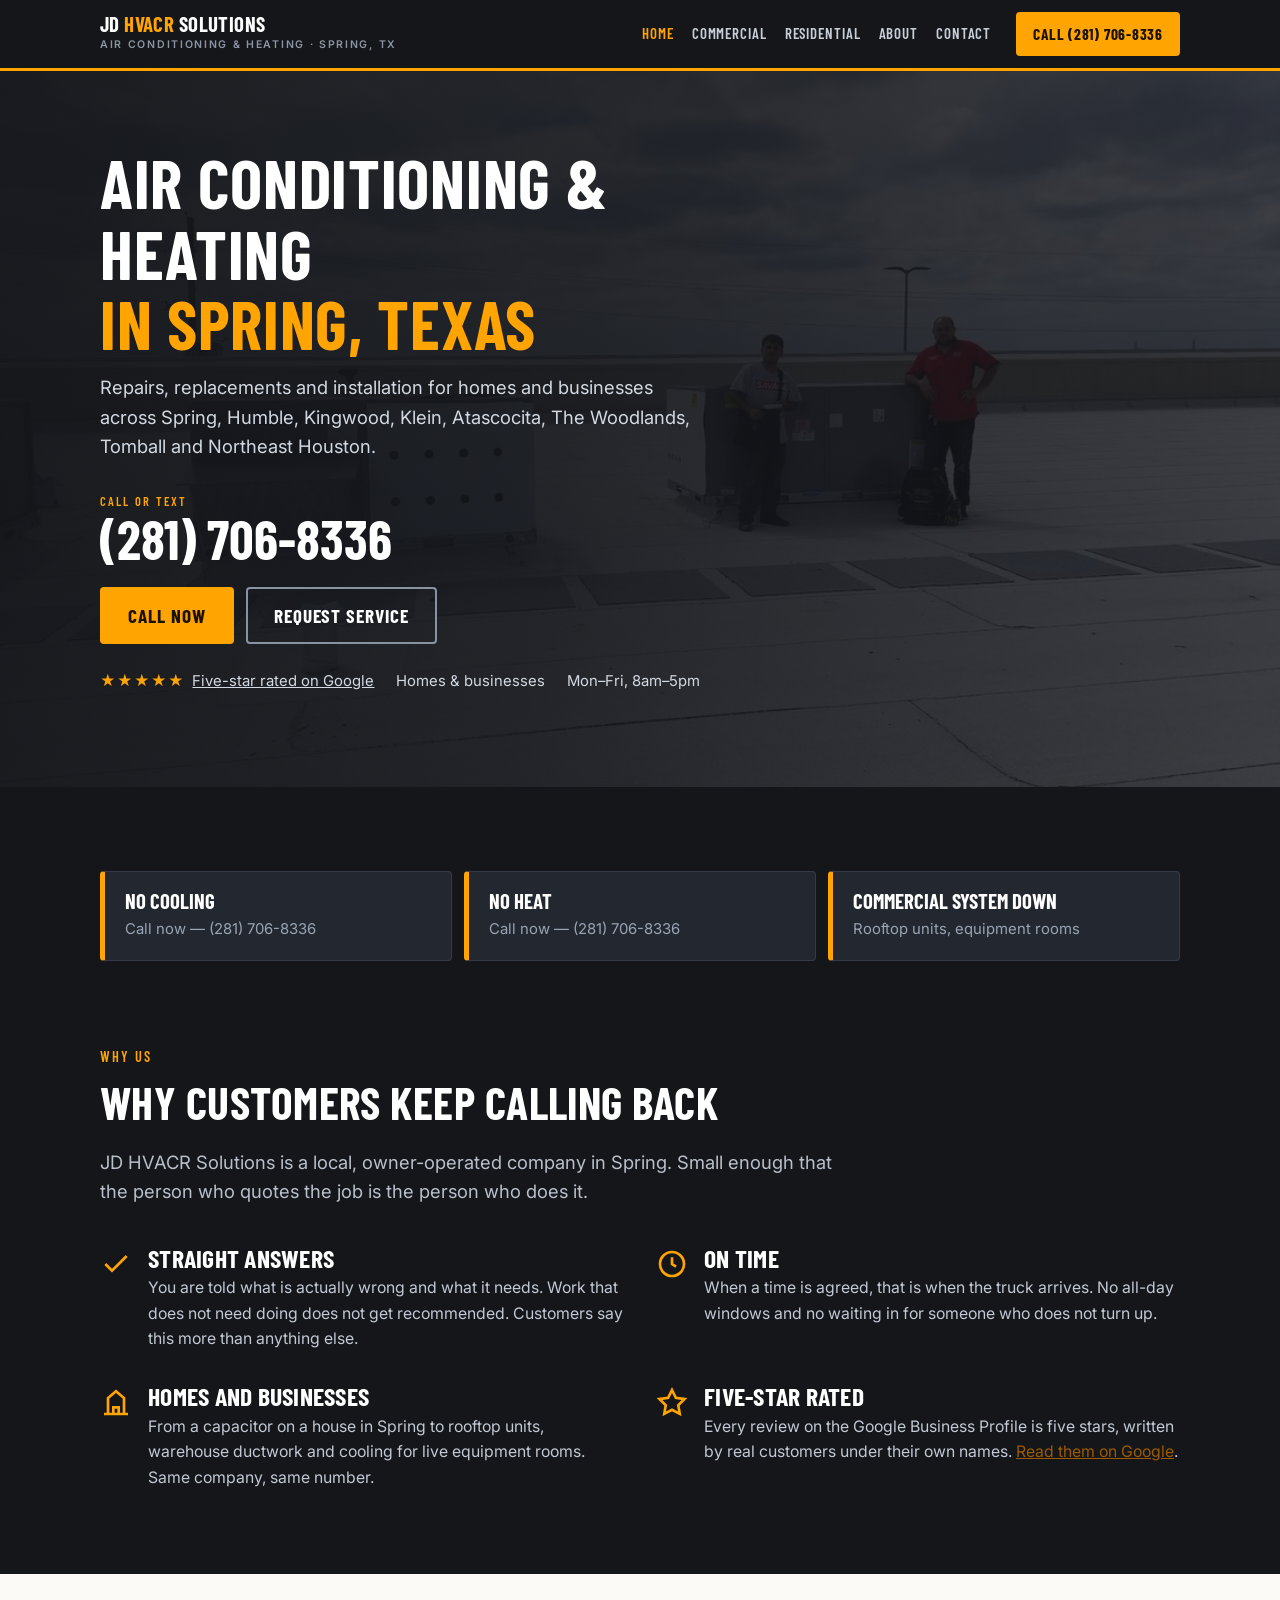
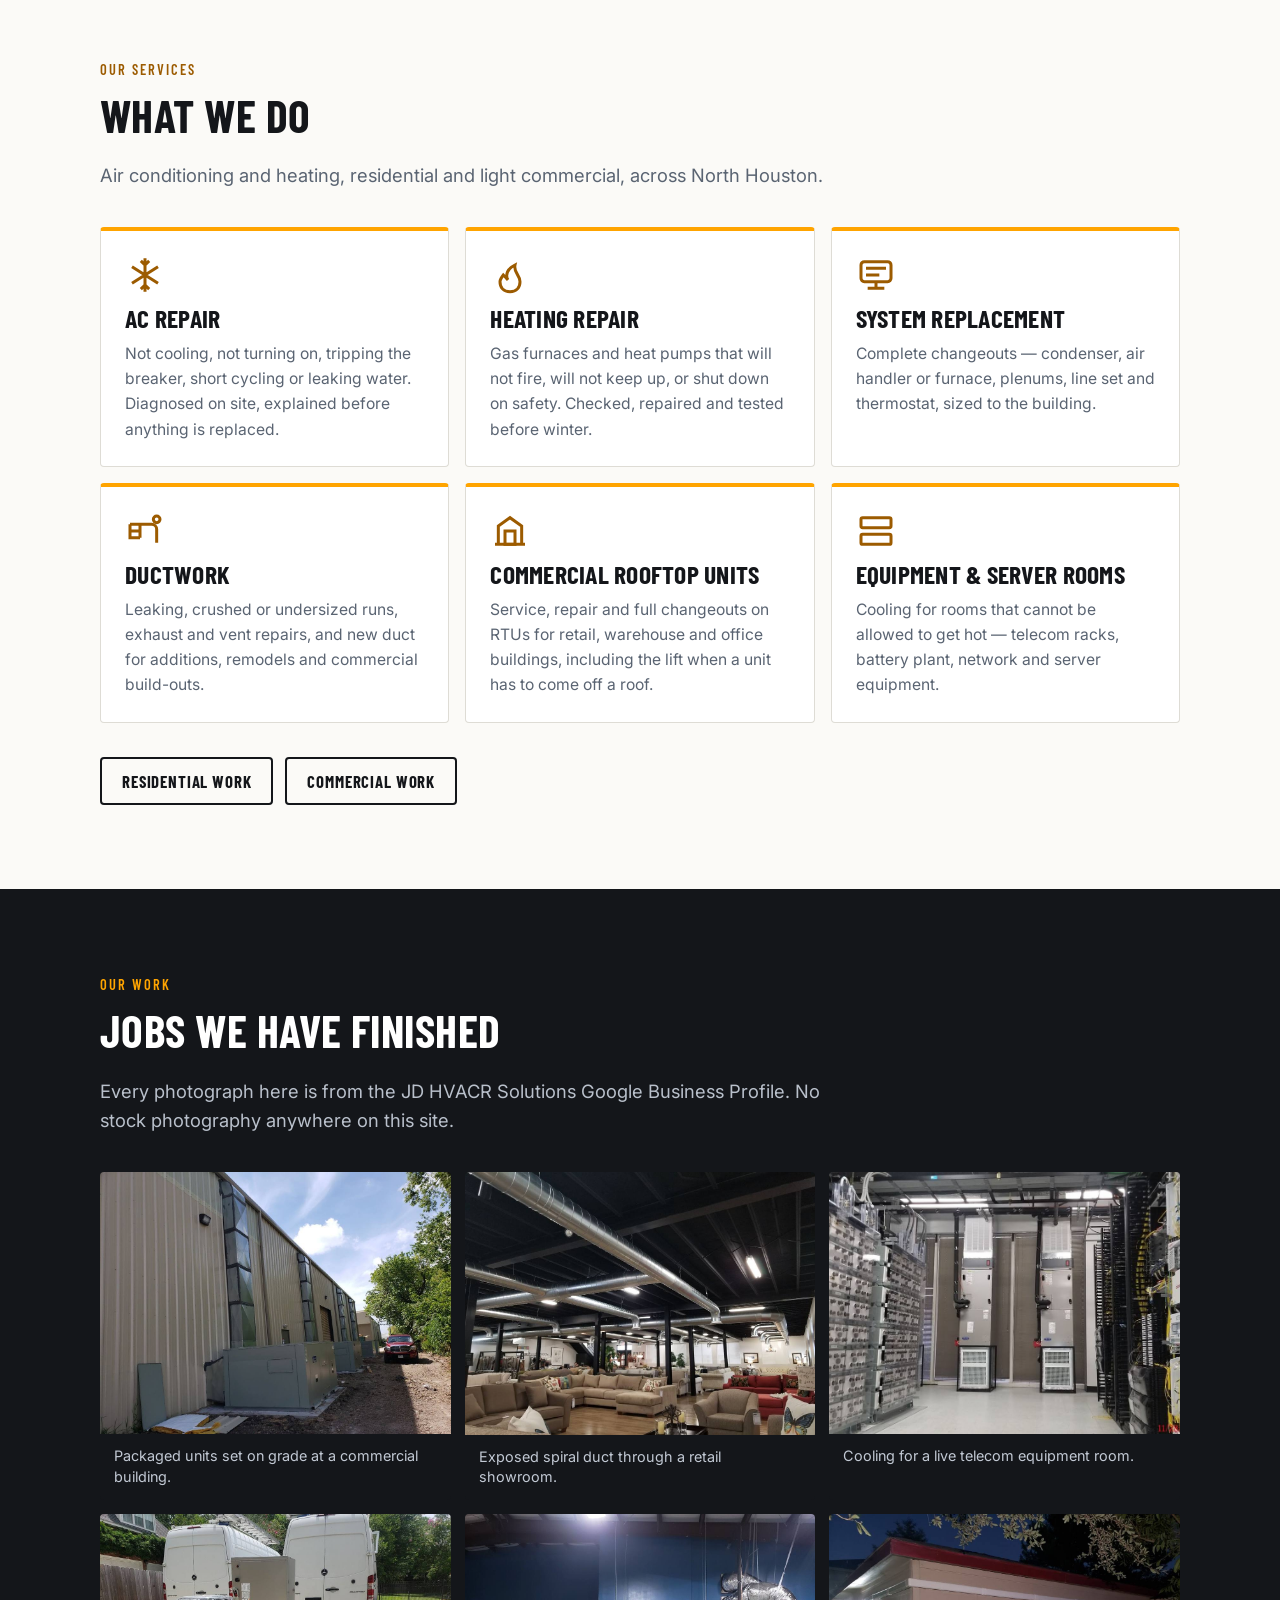
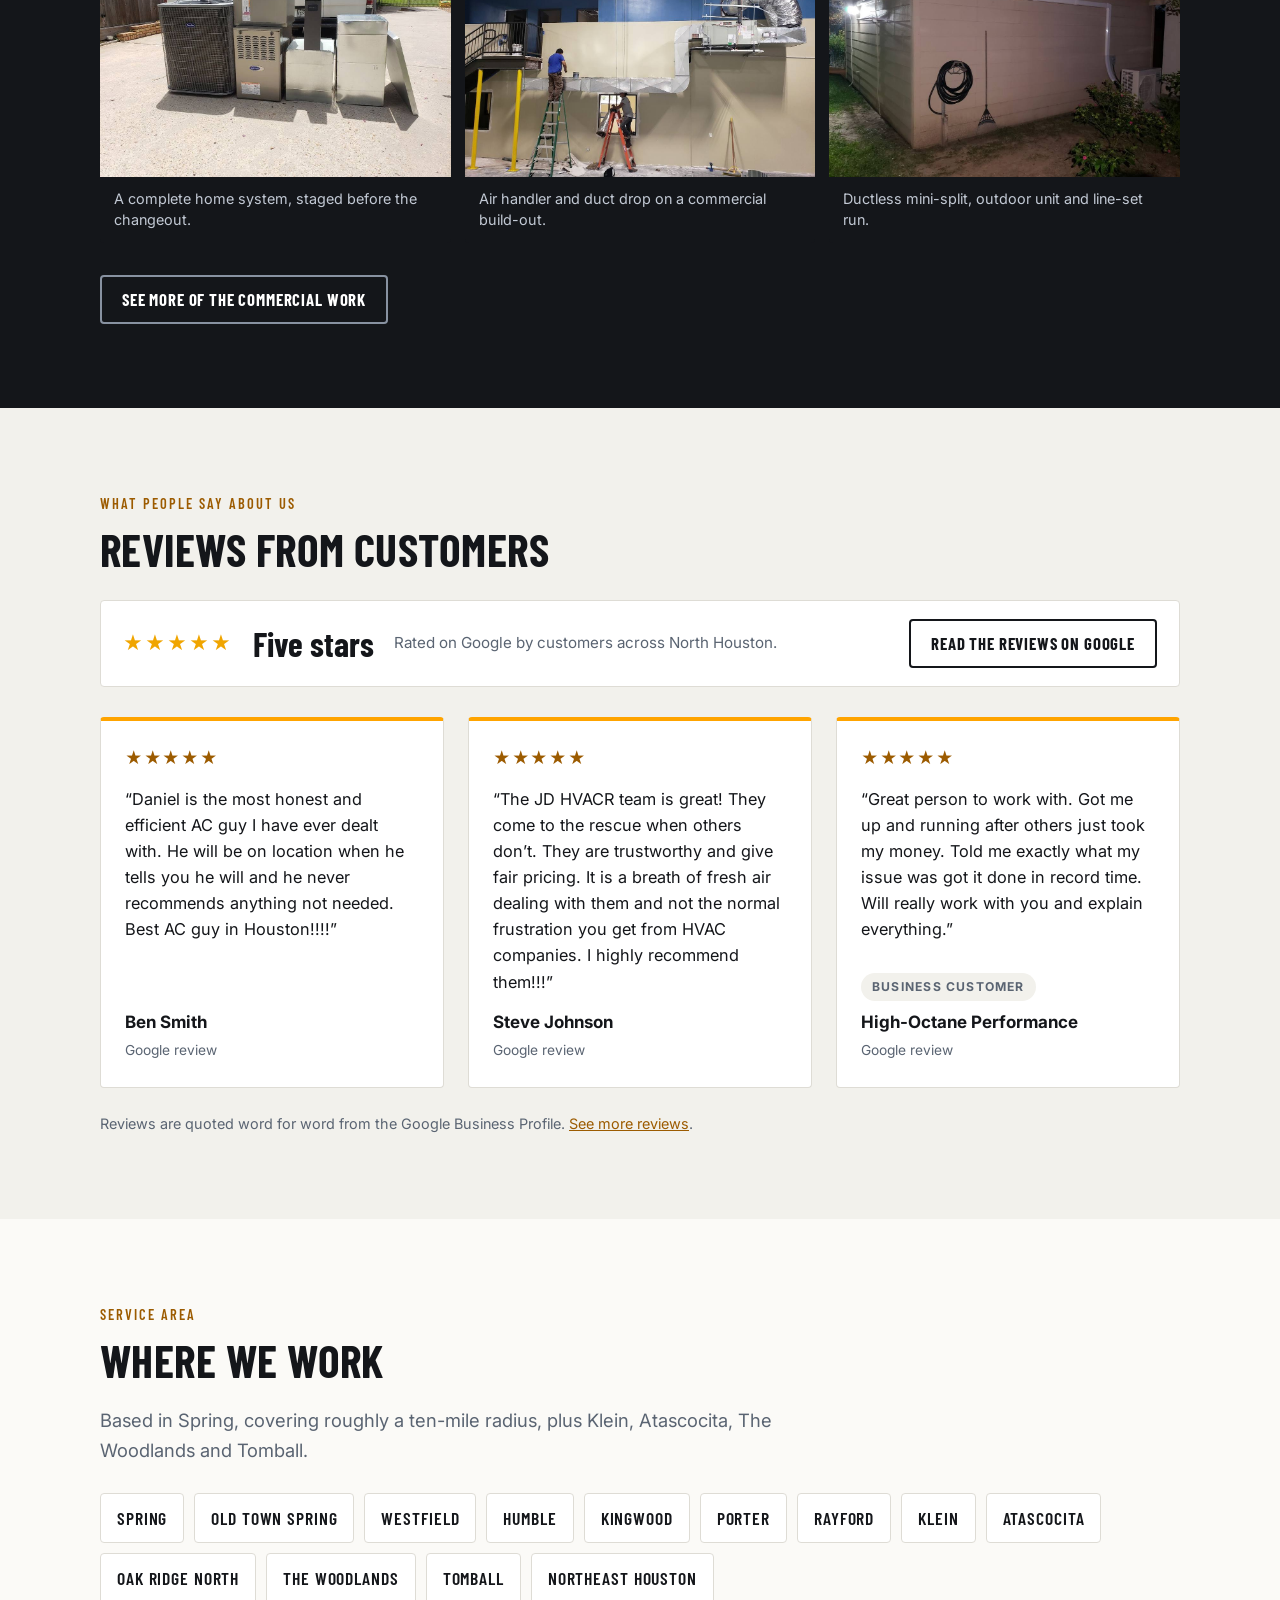
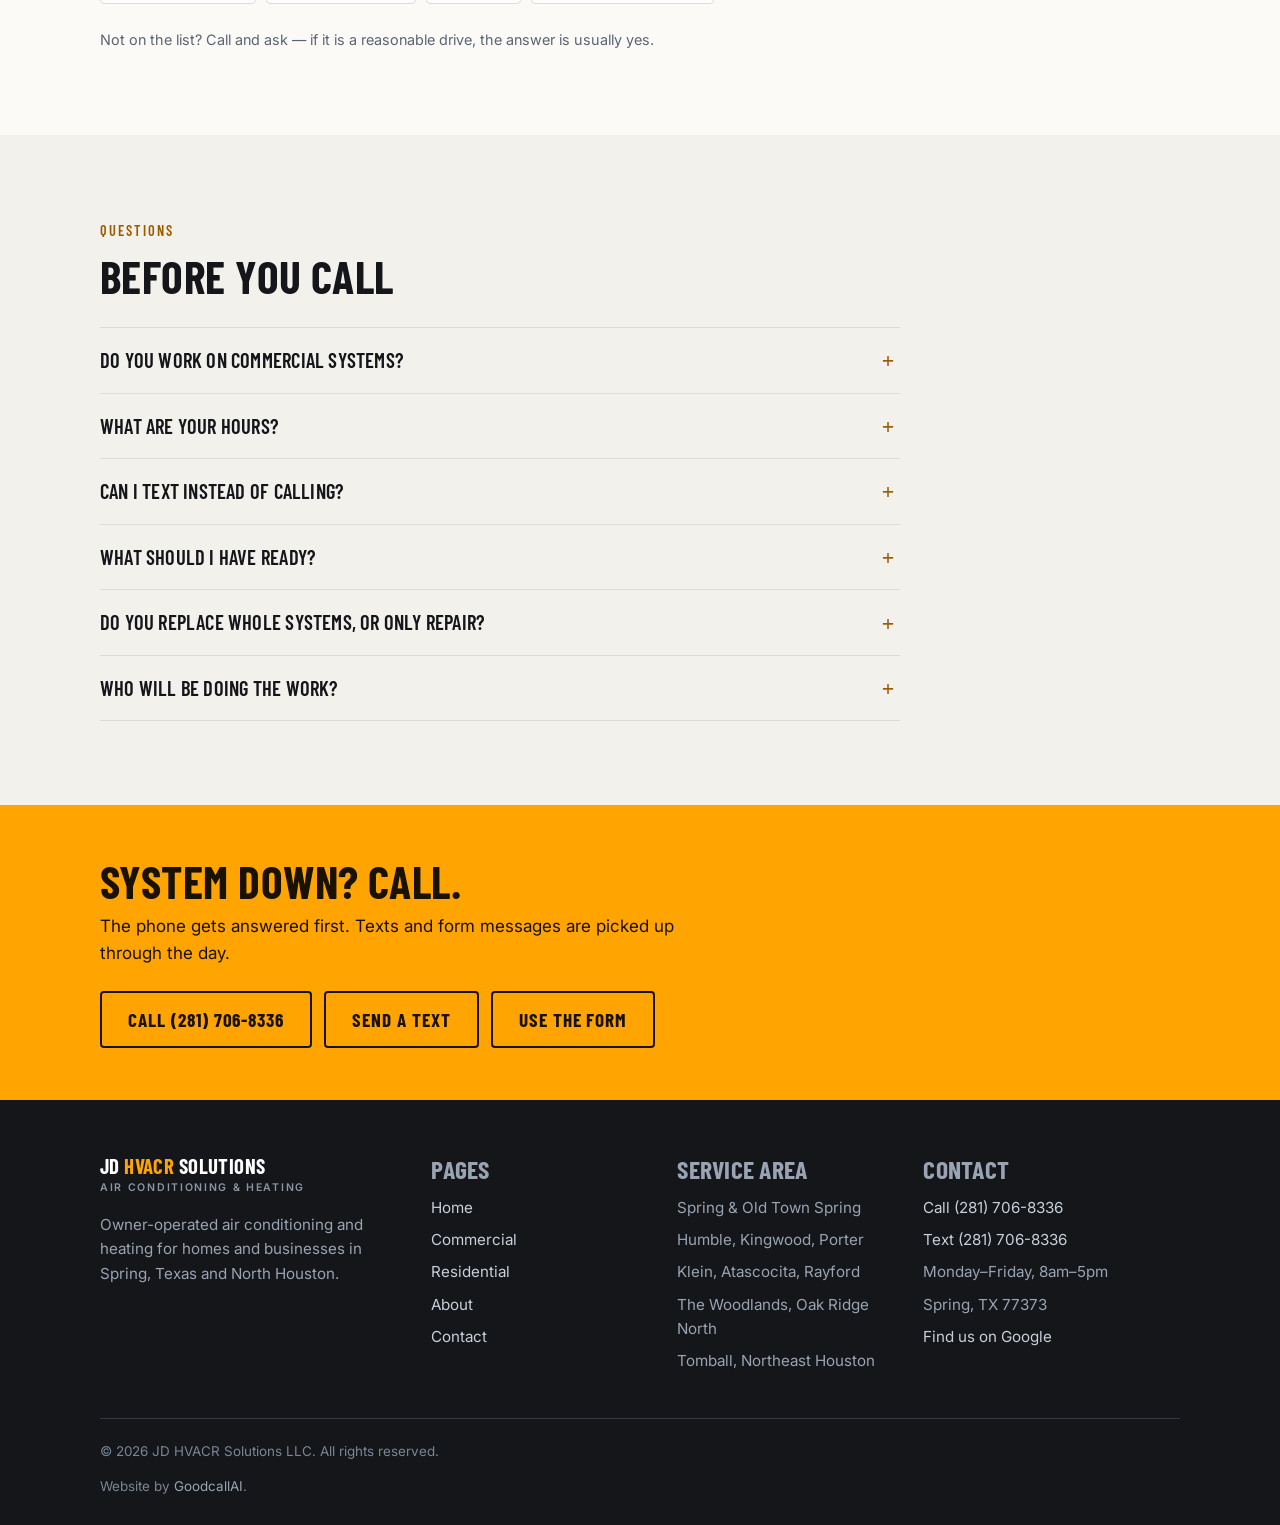
==== commit d9d009a3: "Add Klein and Atascocita, unify build-out wording, fix mobile tap targets - Klein and Atascocita add" ====
--- a/index.html
+++ b/index.html
@@ -4,7 +4,7 @@
 <meta charset="utf-8">
 <meta name="viewport" content="width=device-width, initial-scale=1">
 <title>JD HVACR Solutions | AC &amp; Heating Repair in Spring, TX</title>
-<meta name="description" content="Air conditioning and heating repair, replacement and installation for homes and businesses in Spring, Humble, Kingwood, The Woodlands, Tomball and Northeast Houston. Call or text (281) 706-8336.">
+<meta name="description" content="Air conditioning and heating repair, replacement and installation for homes and businesses in Spring, Humble, Kingwood, Klein, Atascocita, The Woodlands, Tomball and Northeast Houston. Call or text (281) 706-8336.">
 <meta property="og:type" content="website">
 <meta property="og:site_name" content="JD HVACR Solutions">
 <meta property="og:title" content="JD HVACR Solutions | AC &amp; Heating in Spring, TX">
@@ -45,6 +45,8 @@
     { "@type": "City", "name": "Humble, TX" },
     { "@type": "City", "name": "Kingwood, TX" },
     { "@type": "City", "name": "Porter, TX" },
+    { "@type": "City", "name": "Klein, TX" },
+    { "@type": "City", "name": "Atascocita, TX" },
     { "@type": "City", "name": "Oak Ridge North, TX" },
     { "@type": "City", "name": "The Woodlands, TX" },
     { "@type": "City", "name": "Tomball, TX" },
@@ -84,7 +86,7 @@
          alt="" aria-hidden="true" width="1100" height="619" fetchpriority="high">
     <div class="wrap cover__inner">
       <h1>Air conditioning &amp; heating <span>in Spring, Texas</span></h1>
-      <p class="cover__lede">Repairs, replacements and installation for homes and businesses across Spring, Humble, Kingwood, The Woodlands, Tomball and Northeast Houston.</p>
+      <p class="cover__lede">Repairs, replacements and installation for homes and businesses across Spring, Humble, Kingwood, Klein, Atascocita, The Woodlands, Tomball and Northeast Houston.</p>
 
       <a class="cover__phone" href="tel:+12817068336">
         <span class="label">Call or text</span>
@@ -191,7 +193,7 @@
         <article class="svc">
           <svg viewBox="0 0 24 24" fill="none" stroke="currentColor" stroke-width="1.8" aria-hidden="true"><path d="M3 8h13a3 3 0 0 1 3 3v8M3 8v8h6M3 12h6M9 8v8"/><circle cx="19" cy="5" r="2"/></svg>
           <h3>Ductwork</h3>
-          <p>Leaking, crushed or undersized runs, exhaust and vent repairs, and new duct for additions, remodels and commercial fit-outs.</p>
+          <p>Leaking, crushed or undersized runs, exhaust and vent repairs, and new duct for additions, remodels and commercial build-outs.</p>
         </article>
         <article class="svc">
           <svg viewBox="0 0 24 24" fill="none" stroke="currentColor" stroke-width="1.8" aria-hidden="true"><path d="M3 20h18M5 20V9l7-5 7 5v11"/><rect x="9" y="12" width="6" height="8"/></svg>
@@ -308,7 +310,7 @@
     <div class="wrap">
       <p class="eyebrow">Service area</p>
       <h2>Where we work</h2>
-      <p class="lede">Based in Spring, covering roughly a ten-mile radius, plus The Woodlands and Tomball.</p>
+      <p class="lede">Based in Spring, covering roughly a ten-mile radius, plus Klein, Atascocita, The Woodlands and Tomball.</p>
       <ul class="areas" style="margin-top:28px">
         <li>Spring</li>
         <li>Old Town Spring</li>
@@ -317,6 +319,8 @@
         <li>Kingwood</li>
         <li>Porter</li>
         <li>Rayford</li>
+        <li>Klein</li>
+        <li>Atascocita</li>
         <li>Oak Ridge North</li>
         <li>The Woodlands</li>
         <li>Tomball</li>
@@ -398,6 +402,7 @@
         <ul>
           <li>Spring &amp; Old Town Spring</li>
           <li>Humble, Kingwood, Porter</li>
+          <li>Klein, Atascocita, Rayford</li>
           <li>The Woodlands, Oak Ridge North</li>
           <li>Tomball, Northeast Houston</li>
         </ul>
--- a/assets/css/site.css
+++ b/assets/css/site.css
@@ -385,7 +385,7 @@
   .topbar__inner { min-height: 0; gap: 8px; }
   .brand__name { font-size: 1.3rem; }
   .nav { gap: 2px; }
-  .nav a { font-size: .92rem; padding: 7px 8px; }
+  .nav a { font-size: .92rem; padding: 10px 9px; }   /* 40px tap target */
 }
 
 @media (min-width: 900px) {
